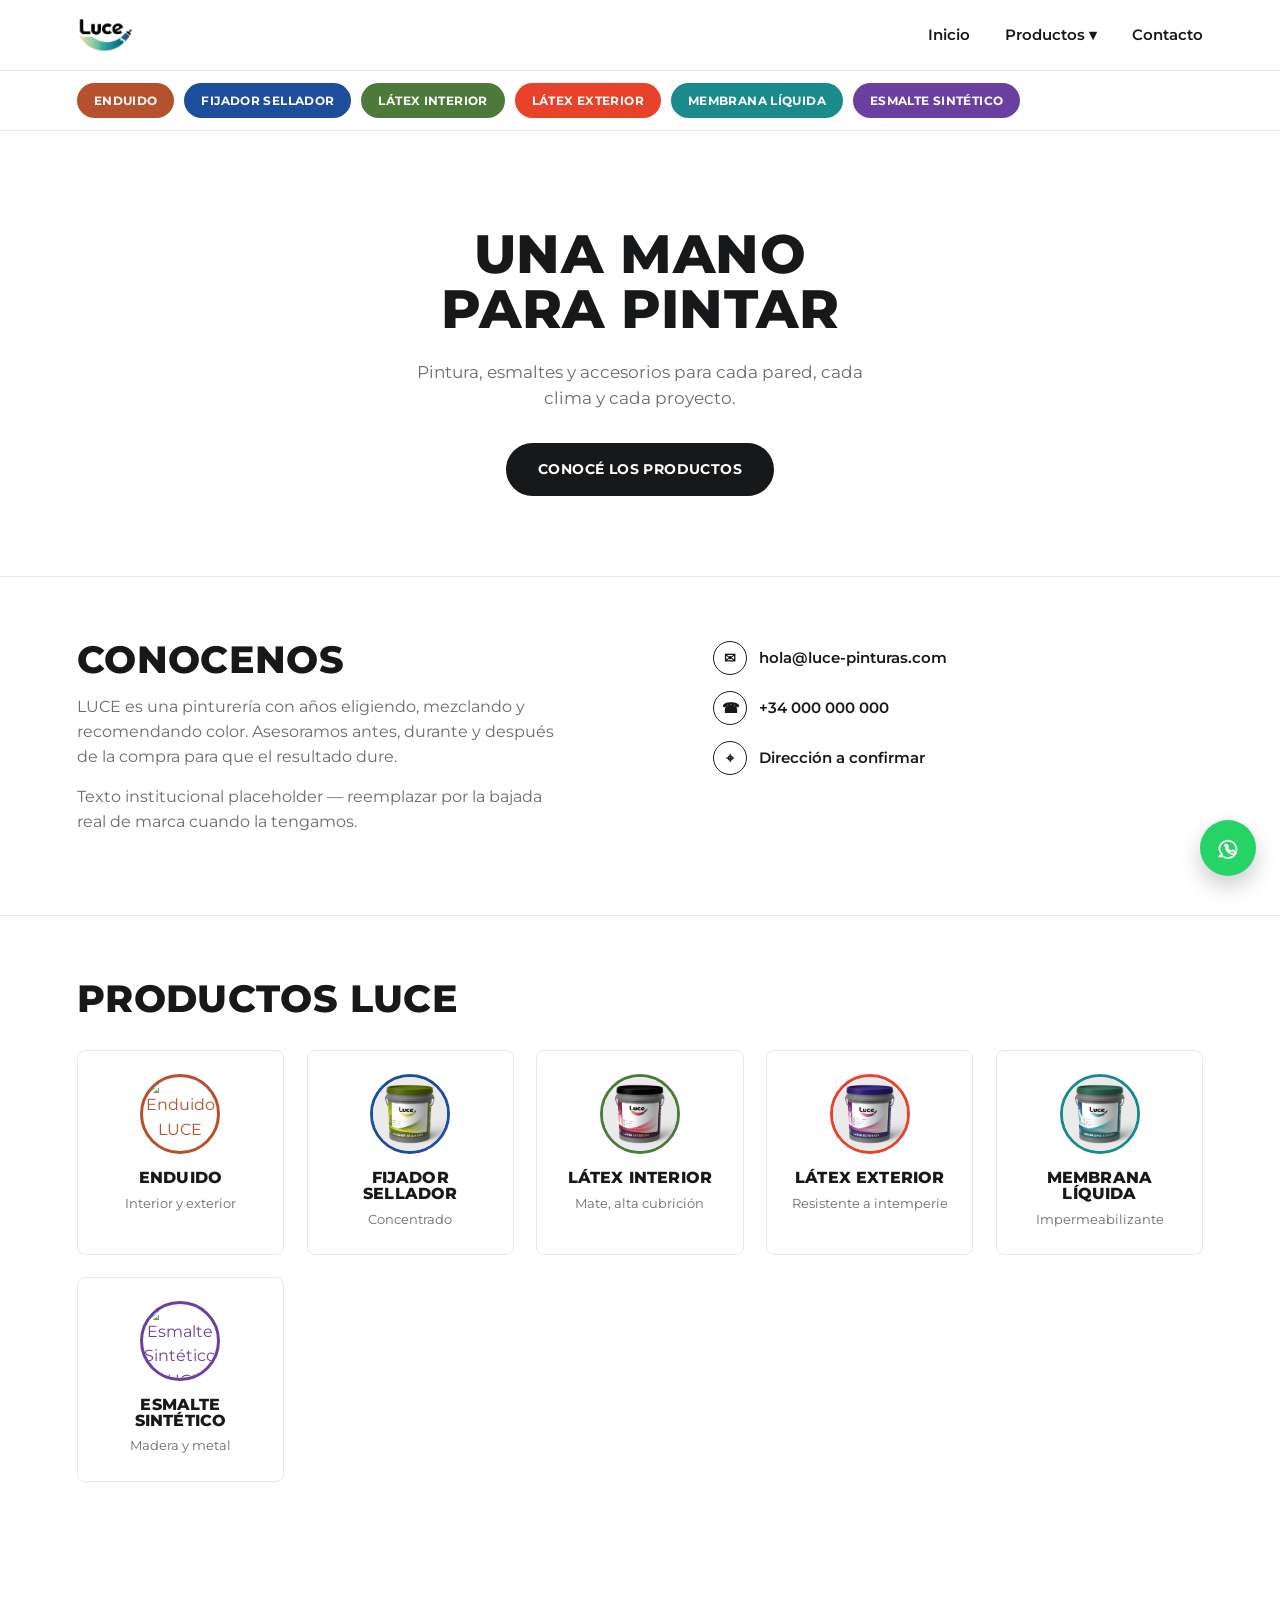
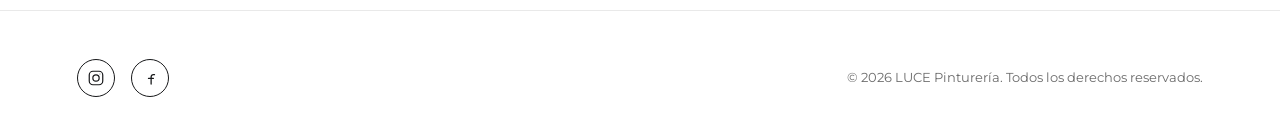
==== index.html @ 515308d9 "Reemplazar texto LUCE del header por logo real El PNG traía mucho margen transparente arriba/abajo; " ====
<!DOCTYPE html>
<html lang="es">
<head>
<meta charset="UTF-8">
<meta name="viewport" content="width=device-width, initial-scale=1.0">
<title>LUCE — Pinturería</title>
<meta name="description" content="LUCE, pinturería. Látex, esmaltes, impermeabilizantes y accesorios.">
<link rel="preconnect" href="https://fonts.googleapis.com">
<link rel="preconnect" href="https://fonts.gstatic.com" crossorigin>
<link href="https://fonts.googleapis.com/css2?family=Montserrat:wght@400;500;600;700;800&display=swap" rel="stylesheet">
<link rel="stylesheet" href="css/base.css">
<link rel="stylesheet" href="css/layout.css">
<link rel="stylesheet" href="css/pages.css">
</head>
<body>

<header>
  <div class="nav-main">
    <a href="index.html" class="logo">
      <img src="assets/logo/luce-logo.png" alt="LUCE">
    </a>
    <nav class="nav-links">
      <ul>
        <li><a href="index.html">Inicio</a></li>
        <li class="dropdown-wrap">
          <a href="catalogo.html">Productos ▾</a>
          <div class="dropdown">
            <a href="catalogo.html#enduido">Enduido</a>
            <a href="catalogo.html#fijador-sellador">Fijador Sellador</a>
            <a href="catalogo.html#latex-interior">Látex Interior</a>
            <a href="catalogo.html#latex-exterior">Látex Exterior</a>
            <a href="catalogo.html#membrana-liquida">Membrana Líquida</a>
            <a href="catalogo.html#esmalte-sintetico">Esmalte Sintético</a>
          </div>
        </li>
        <li><a href="contacto.html">Contacto</a></li>
      </ul>
    </nav>
    <button class="burger" aria-label="Abrir menú" aria-expanded="false">☰</button>
  </div>
  <div class="pill-bar">
    <a class="pill p-terracota" href="catalogo.html#enduido">Enduido</a>
    <a class="pill p-azul" href="catalogo.html#fijador-sellador">Fijador Sellador</a>
    <a class="pill p-verde" href="catalogo.html#latex-interior">Látex Interior</a>
    <a class="pill p-rojo" href="catalogo.html#latex-exterior">Látex Exterior</a>
    <a class="pill p-cian" href="catalogo.html#membrana-liquida">Membrana Líquida</a>
    <a class="pill p-violeta" href="catalogo.html#esmalte-sintetico">Esmalte Sintético</a>
  </div>
</header>

<section class="hero">
  <!-- <img class="hero-logo" src="assets/logo/logo.png" alt="LUCE"> -->
  <h1>Una mano<br>para pintar</h1>
  <p>Pintura, esmaltes y accesorios para cada pared, cada clima y cada proyecto.</p>
  <a href="catalogo.html" class="btn">Conocé los productos</a>
</section>

<section class="about">
  <div>
    <h2>Conocenos</h2>
    <p>LUCE es una pinturería con años eligiendo, mezclando y recomendando color. Asesoramos antes, durante y después de la compra para que el resultado dure.</p>
    <p>Texto institucional placeholder — reemplazar por la bajada real de marca cuando la tengamos.</p>
  </div>
  <ul class="contact-list">
    <li><span class="ico">✉</span> hola@luce-pinturas.com</li>
    <li><span class="ico">☎</span> +34 000 000 000</li>
    <li><span class="ico">⌖</span> Dirección a confirmar</li>
  </ul>
</section>

<section class="showcase">
  <h2>Productos LUCE</h2>
  <div class="showcase-grid">
    <a class="showcase-card" href="catalogo.html#enduido">
      <div class="shot accent-terracota"><img src="assets/productos/enduido.png" alt="Enduido LUCE"></div>
      <h3>Enduido</h3>
      <span>Interior y exterior</span>
    </a>
    <a class="showcase-card" href="catalogo.html#fijador-sellador">
      <div class="shot accent-azul"><img src="assets/productos/fijador-sellador.png" alt="Fijador Sellador LUCE"></div>
      <h3>Fijador Sellador</h3>
      <span>Concentrado</span>
    </a>
    <a class="showcase-card" href="catalogo.html#latex-interior">
      <div class="shot accent-verde"><img src="assets/productos/latex-interior.png" alt="Látex Interior LUCE"></div>
      <h3>Látex Interior</h3>
      <span>Mate, alta cubrición</span>
    </a>
    <a class="showcase-card" href="catalogo.html#latex-exterior">
      <div class="shot accent-rojo"><img src="assets/productos/latex-exterior.png" alt="Látex Exterior LUCE"></div>
      <h3>Látex Exterior</h3>
      <span>Resistente a intemperie</span>
    </a>
    <a class="showcase-card" href="catalogo.html#membrana-liquida">
      <div class="shot accent-cian"><img src="assets/productos/membrana-liquida.png" alt="Membrana Líquida LUCE"></div>
      <h3>Membrana Líquida</h3>
      <span>Impermeabilizante</span>
    </a>
    <a class="showcase-card" href="catalogo.html#esmalte-sintetico">
      <div class="shot accent-violeta"><img src="assets/productos/esmalte-sintetico.png" alt="Esmalte Sintético LUCE"></div>
      <h3>Esmalte Sintético</h3>
      <span>Madera y metal</span>
    </a>
  </div>
</section>

<footer>
  <div class="footer-inner">
    <div class="socials">
      <a href="#" aria-label="Instagram">
        <svg viewBox="0 0 24 24" fill="none" stroke="currentColor" stroke-width="1.6" stroke-linecap="round" stroke-linejoin="round" aria-hidden="true"><rect x="3" y="3" width="18" height="18" rx="5"/><circle cx="12" cy="12" r="4.2"/><circle cx="17.3" cy="6.7" r="0.6" fill="currentColor" stroke="none"/></svg>
      </a>
      <a href="#" aria-label="Facebook">
        <svg viewBox="0 0 24 24" fill="none" stroke="currentColor" stroke-width="1.7" stroke-linecap="round" stroke-linejoin="round" aria-hidden="true"><path d="M13.5 20v-9.5a3 3 0 0 1 3-3H18"/><path d="M10 12.5h6.5"/></svg>
      </a>
    </div>
    <small>© 2026 LUCE Pinturería. Todos los derechos reservados.</small>
  </div>
</footer>

<a class="whatsapp-float" href="https://wa.me/34000000000" target="_blank" aria-label="Escribinos por WhatsApp">
  <svg viewBox="0 0 24 24" fill="none" stroke="currentColor" stroke-width="1.6" stroke-linecap="round" stroke-linejoin="round" aria-hidden="true"><path d="M6.5 17.5 4 20l2.6-.7A8 8 0 1 0 4 12a7.9 7.9 0 0 0 1 3.9z"/><path d="M9.2 9.8c.3-.7 1-1.5 1.6-1.1.5.3 1 1.4 1.2 1.9.2.4.1.6-.1.9-.3.4-.6.6-.4 1 .3.6 1.6 2 3 2.4.4.1.6 0 .9-.3.4-.4.6-.6 1-.4.5.2 1.5.9 1.7 1.3.2.4.2.9-.1 1.3-.5.6-1.3 1-2.1.8-2.3-.5-4.8-2.8-5.9-5.9-.3-.8.1-1.5.2-1.9z"/></svg>
</a>

<script src="js/main.js"></script>
</body>
</html>
---- css/base.css ----
/* ==========================================================
   LUCE — base.css
   Reset, variables de marca y tipografía.
   Fondo blanco siempre: el color vive en acentos (pastillas,
   botones, bordes, íconos), nunca en bloques de fondo.
   ========================================================== */

:root{
  /* color de marca — SOLO como acento, nunca como fondo de sección */
  --rojo:      #E8432A;
  --azul:      #1D4E9B;
  --amarillo:  #F2B705;
  --verde:     #4C7A3B;
  --terracota: #B5522D;
  --cian:      #1B8A8A;
  --violeta:   #6B3FA0;

  /* base neutra */
  --ink:    #17181A;
  --muted:  #6B6B6B;
  --white:  #FFFFFF;
  --border: #E9E9E9;

  /* tipografía */
  --font-display: 'Montserrat', sans-serif;
  --font-body: 'Montserrat', sans-serif;

  /* layout */
  --max-width: 1180px;
  --radius: 8px;

  /* easing — timing corto, curvas con punch en vez de linear */
  --ease-out: cubic-bezier(0.23, 1, 0.32, 1);
  --ease-in-out: cubic-bezier(0.77, 0, 0.175, 1);
}

*, *::before, *::after{ box-sizing: border-box; }

html{ scroll-behavior: smooth; }

body{
  margin: 0;
  background: var(--white);
  color: var(--ink);
  font-family: var(--font-body);
  font-size: 16px;
  line-height: 1.55;
  -webkit-font-smoothing: antialiased;
}

h1, h2, h3{
  font-family: var(--font-display);
  font-weight: 800;
  text-transform: uppercase;
  letter-spacing: 0.01em;
  line-height: 1;
  margin: 0 0 0.6em;
}

p{ margin: 0 0 1em; color: var(--muted); }

a{ color: inherit; text-decoration: none; }

img{ max-width: 100%; display: block; }

button, input, textarea{ font-family: var(--font-body); font-size: 1rem; }

.container{
  max-width: var(--max-width);
  margin: 0 auto;
  padding: 0 6vw;
}

.btn{
  display: inline-block;
  padding: 14px 30px;
  border-radius: 999px;
  border: 2px solid var(--ink);
  background: var(--ink);
  color: var(--white);
  font-weight: 700;
  text-transform: uppercase;
  letter-spacing: 0.03em;
  font-size: 0.85rem;
  cursor: pointer;
  transition: transform 160ms var(--ease-out), background 160ms var(--ease-out), color 160ms var(--ease-out);
}
@media (hover: hover) and (pointer: fine){
  .btn:hover{ transform: translateY(-2px); }
}
.btn:active{ transform: scale(0.97); }
.btn--outline{
  background: transparent;
  color: var(--ink);
}
.btn--outline:hover{ background: var(--ink); color: var(--white); }

/* variantes de color por categoría — usar como clases utilitarias */
.accent-rojo      { color: var(--rojo); }
.accent-azul       { color: var(--azul); }
.accent-amarillo  { color: var(--amarillo); }
.accent-verde      { color: var(--verde); }
.accent-terracota { color: var(--terracota); }
.accent-cian       { color: var(--cian); }
.accent-violeta    { color: var(--violeta); }

.bg-rojo      { background: var(--rojo); }
.bg-azul       { background: var(--azul); }
.bg-amarillo  { background: var(--amarillo); }
.bg-verde      { background: var(--verde); }
.bg-terracota { background: var(--terracota); }
.bg-cian       { background: var(--cian); }
.bg-violeta    { background: var(--violeta); }

:focus-visible{
  outline: 3px solid var(--azul);
  outline-offset: 2px;
}

/* reveal progresivo al hacer scroll — activado por JS vía IntersectionObserver */
.reveal{
  opacity: 0;
  transform: translateY(24px);
  transition: opacity 500ms var(--ease-out), transform 500ms var(--ease-out);
}
.reveal.in-view{
  opacity: 1;
  transform: translateY(0);
}

@media (prefers-reduced-motion: reduce){
  *{ animation: none !important; transition: none !important; }
}
---- css/layout.css ----
/* ==========================================================
   LUCE — layout.css
   Header sticky + nav + barra de pastillas + footer.
   ========================================================== */

header{
  position: sticky;
  top: 0;
  z-index: 100;
  background: var(--white);
  border-bottom: 1px solid var(--border);
}

.nav-main{
  display: flex;
  align-items: center;
  justify-content: space-between;
  padding: 18px 6vw;
}

.logo{
  display: flex;
  align-items: center;
  gap: 8px;
  font-family: var(--font-display);
  font-size: 1.6rem;
}
.logo img{ height: 34px; }

.nav-links ul{
  list-style: none;
  display: flex;
  gap: 2.2rem;
  margin: 0;
  padding: 0;
  font-weight: 600;
  font-size: 0.92rem;
}
.nav-links li{ position: relative; }
.nav-links a:hover{ color: var(--rojo); }

.dropdown-wrap{ position: relative; }
.dropdown{
  display: none;
  position: absolute;
  top: 130%;
  left: -18px;
  min-width: 220px;
  background: var(--white);
  border: 1px solid var(--border);
  border-radius: var(--radius);
  box-shadow: 0 16px 30px rgba(0,0,0,0.08);
  overflow: hidden;
}
.dropdown-wrap:hover .dropdown,
.dropdown-wrap.open .dropdown{ display: block; }
.dropdown a{
  display: block;
  padding: 12px 18px;
  font-size: 0.88rem;
  font-weight: 500;
  border-bottom: 1px solid var(--border);
}
.dropdown a:last-child{ border-bottom: none; }
.dropdown a:hover{ background: #fafafa; color: var(--rojo); }

.burger{
  display: none;
  background: none;
  border: none;
  font-size: 1.6rem;
  cursor: pointer;
  color: var(--ink);
}

/* barra de pastillas por categoría */
.pill-bar{
  display: flex;
  gap: 10px;
  padding: 12px 6vw;
  overflow-x: auto;
  border-top: 1px solid var(--border);
}
.pill{
  flex: 0 0 auto;
  padding: 7px 16px;
  border-radius: 999px;
  font-weight: 700;
  font-size: 0.78rem;
  text-transform: uppercase;
  letter-spacing: 0.03em;
  white-space: nowrap;
  border: 1.5px solid transparent;
  transition: transform 160ms var(--ease-out), opacity 160ms var(--ease-out), box-shadow 160ms var(--ease-out);
}
@media (hover: hover) and (pointer: fine){
  .pill:hover{ transform: translateY(-2px); opacity: 0.88; }
}
.pill:active{ transform: scale(0.96); }
.pill.p-rojo      { background: var(--rojo);      color: var(--white); }
.pill.p-azul       { background: var(--azul);       color: var(--white); }
.pill.p-amarillo  { background: var(--amarillo);  color: var(--ink); }
.pill.p-verde      { background: var(--verde);      color: var(--white); }
.pill.p-terracota { background: var(--terracota); color: var(--white); }
.pill.p-cian       { background: var(--cian);       color: var(--white); }
.pill.p-violeta    { background: var(--violeta);    color: var(--white); }

.pill.active{ box-shadow: 0 0 0 2px var(--ink); }

/* mobile */
@media (max-width: 900px){
  .nav-links{
    display: none;
    position: absolute;
    top: 100%; left: 0; right: 0;
    background: var(--white);
    border-bottom: 1px solid var(--border);
    padding: 1rem 6vw 1.4rem;
  }
  .nav-links.open{ display: block; }
  .nav-links ul{ flex-direction: column; gap: 1rem; }
  .dropdown{ position: static; box-shadow: none; border: none; margin-top: 0.6rem; }
  .burger{ display: block; }

  footer{ padding: 2.4rem 6vw 1.6rem; text-align: center; }
  .footer-inner{ flex-direction: column; gap: 1.2rem; }
  .socials{ justify-content: center; }
}

/* footer */
footer{
  border-top: 1px solid var(--border);
  padding: 3rem 6vw 2rem;
  margin-top: 4rem;
}
.footer-inner{
  display: flex;
  justify-content: space-between;
  align-items: center;
  flex-wrap: wrap;
  gap: 1.4rem;
}
.socials{ display: flex; gap: 1rem; }
.socials a{
  width: 38px; height: 38px;
  border-radius: 50%;
  border: 1.5px solid var(--ink);
  display: flex; align-items: center; justify-content: center;
  flex: 0 0 auto;
}
.socials a:hover{ background: var(--ink); color: var(--white); }
.socials svg{ width: 18px; height: 18px; }
footer small{ color: var(--muted); font-size: 0.82rem; }

/* whatsapp flotante */
.whatsapp-float{
  position: fixed;
  bottom: 24px; right: 24px;
  z-index: 200;
  width: 56px; height: 56px;
  border-radius: 50%;
  background: #25D366;
  display: flex; align-items: center; justify-content: center;
  color: #fff;
  box-shadow: 0 10px 22px rgba(0,0,0,0.2);
}
.whatsapp-float svg{ width: 26px; height: 26px; }
---- css/pages.css ----
/* ==========================================================
   LUCE — pages.css
   Secciones específicas de Home / Catálogo / Contacto.
   Todo sobre fondo blanco — el color aparece en acentos.
   ========================================================== */

/* ---------- HOME: hero ---------- */
.hero{
  padding: 6rem 6vw 5rem;
  text-align: center;
}
.hero img.hero-logo{
  max-height: 90px;
  margin: 0 auto 1.6rem;
}
.hero h1{
  font-size: clamp(2.2rem, 5vw, 3.4rem);
  color: var(--ink);
  margin-bottom: 1.4rem;
}
.hero p{
  max-width: 480px;
  margin: 0 auto 2rem;
  font-size: 1.05rem;
}

/* ---------- HOME: institucional ---------- */
.about{
  padding: 4rem 6vw;
  border-top: 1px solid var(--border);
  display: grid;
  grid-template-columns: 1.2fr 1fr;
  gap: 3rem;
  align-items: start;
}
.about h2{ font-size: clamp(1.8rem, 3vw, 2.4rem); margin-bottom: 1rem; }
.about p{ max-width: 480px; }
.contact-list{ list-style: none; margin: 0; padding: 0; display: flex; flex-direction: column; gap: 1rem; }
.contact-list li{ display: flex; align-items: center; gap: 12px; font-weight: 600; font-size: 0.95rem; }
.contact-list .ico{
  width: 34px; height: 34px; border-radius: 50%;
  border: 1.5px solid var(--ink);
  display: flex; align-items: center; justify-content: center;
  font-size: 0.9rem; flex: 0 0 auto;
}

/* ---------- HOME: vidriera de productos ---------- */
.showcase{
  padding: 4rem 6vw;
  border-top: 1px solid var(--border);
}
.showcase h2{ font-size: clamp(1.8rem, 3vw, 2.4rem); margin-bottom: 2rem; }
.showcase-grid{
  display: grid;
  grid-template-columns: repeat(auto-fit, minmax(180px, 1fr));
  gap: 1.4rem;
}
.showcase-card{
  border: 1px solid var(--border);
  border-radius: var(--radius);
  padding: 1.4rem 1.2rem;
  text-align: center;
  /* incluye opacity acá (no solo en .reveal): esta regla se carga después
     y pisaría el transition de .reveal si no la repetimos */
  transition: opacity 500ms var(--ease-out), transform 220ms var(--ease-out), border-color 220ms var(--ease-out), box-shadow 220ms var(--ease-out);
}
@media (hover: hover) and (pointer: fine){
  .showcase-card:hover{
    border-color: var(--ink);
    transform: translateY(-4px);
    box-shadow: 0 12px 24px rgba(0,0,0,0.06);
  }
}
.showcase-card:active{ transform: scale(0.98); }
.showcase-card .shot{
  width: 80px; height: 80px;
  border-radius: 50%;
  margin: 0 auto 1rem;
  overflow: hidden;
  border: 3px solid currentColor;
  display: flex;
  align-items: center;
  justify-content: center;
}
.showcase-card .shot img{
  width: 100%;
  height: 100%;
  object-fit: cover;
}
.showcase-card h3{ font-size: 1rem; margin-bottom: 0.3rem; }
.showcase-card span{ font-size: 0.82rem; color: var(--muted); }

/* ---------- CATÁLOGO ---------- */
.cat-banner{
  padding: 4rem 6vw;
  border-top: 1px solid var(--border);
  border-bottom: 1px solid var(--border);
  display: grid;
  grid-template-columns: auto 1fr auto;
  align-items: center;
  gap: 2.4rem;
}
.cat-banner .num{
  font-family: var(--font-display);
  font-size: clamp(5rem, 10vw, 9rem);
  line-height: 1;
  opacity: 0.12;
}
.cat-banner .body h2{ font-size: clamp(1.6rem, 3vw, 2.2rem); margin-bottom: 0.6rem; }
.cat-banner .body p{ max-width: 460px; }
.cat-banner img.product-shot{
  width: 160px; height: 160px;
  object-fit: cover;
  border-radius: var(--radius);
  border: 1px solid var(--border);
}

/* ---------- LIGHTBOX de galería de producto ---------- */
.lightbox{
  display: flex;
  position: fixed;
  inset: 0;
  z-index: 300;
  align-items: center;
  justify-content: center;
  opacity: 0;
  visibility: hidden;
  pointer-events: none;
  transition: opacity 150ms var(--ease-out), visibility 0s linear 150ms;
}
.lightbox.open{
  opacity: 1;
  visibility: visible;
  pointer-events: auto;
  transition: opacity 220ms var(--ease-out), visibility 0s linear 0s;
}
.lightbox [hidden]{ display: none !important; }
.lightbox-backdrop{
  position: absolute;
  inset: 0;
  background: rgba(23,24,26,0.88);
}
.lightbox-content{
  position: relative;
  z-index: 1;
  max-width: min(720px, 88vw);
  max-height: 86vh;
  display: flex;
  align-items: center;
  justify-content: center;
  transform: scale(0.96);
  transition: transform 150ms var(--ease-out);
}
.lightbox.open .lightbox-content{
  transform: scale(1);
  transition: transform 220ms var(--ease-out);
}
.lightbox-image{
  display: block;
  max-width: 100%;
  max-height: 78vh;
  width: auto;
  border-radius: var(--radius);
  background: var(--white);
  opacity: 1;
  transition: opacity 150ms var(--ease-out);
}
.lightbox-image.is-swapping{ opacity: 0; }
.lightbox-close,
.lightbox-prev,
.lightbox-next{
  border-radius: 50%;
  border: 1.5px solid var(--white);
  background: rgba(23,24,26,0.4);
  color: var(--white);
  cursor: pointer;
  display: flex;
  align-items: center;
  justify-content: center;
  padding: 0;
  transition: background 160ms var(--ease-out), color 160ms var(--ease-out), transform 160ms var(--ease-out);
}
@media (hover: hover) and (pointer: fine){
  .lightbox-close:hover,
  .lightbox-prev:hover,
  .lightbox-next:hover{ background: var(--white); color: var(--ink); }
}
.lightbox-close{
  position: absolute;
  top: -44px; right: 0;
  width: 38px; height: 38px;
  font-size: 1rem;
}
.lightbox-close:active{ transform: scale(0.92); }
.lightbox-prev,
.lightbox-next{
  position: absolute;
  top: 50%;
  transform: translateY(-50%);
  width: 44px; height: 44px;
  font-size: 1.4rem;
}
.lightbox-prev:active{ transform: translateY(-50%) scale(0.92); }
.lightbox-next:active{ transform: translateY(-50%) scale(0.92); }
.lightbox-prev{ left: -22px; }
.lightbox-next{ right: -22px; }
.lightbox-dots{
  position: absolute;
  bottom: -32px;
  left: 50%;
  transform: translateX(-50%);
  display: flex;
  gap: 8px;
}
.lightbox-dot{
  width: 8px; height: 8px;
  border-radius: 50%;
  border: none;
  background: rgba(255,255,255,0.4);
  cursor: pointer;
  padding: 0;
  transition: background 160ms var(--ease-out), transform 160ms var(--ease-out);
}
.lightbox-dot:active{ transform: scale(0.85); }
.lightbox-dot.active{ background: var(--white); }

/* ---------- CONTACTO ---------- */
.contact-split{
  display: grid;
  grid-template-columns: 1fr 1fr;
  min-height: 70vh;
}
.contact-headline{
  padding: 5rem 6vw;
  display: flex;
  align-items: center;
  border-right: 1px solid var(--border);
}
.contact-headline h1{
  font-size: clamp(2.4rem, 5vw, 4rem);
}
.contact-form{
  padding: 5rem 6vw;
  display: flex;
  align-items: center;
}
.contact-form form{ width: 100%; max-width: 420px; display: flex; flex-direction: column; gap: 1rem; }
.contact-form label{ font-size: 0.82rem; font-weight: 700; text-transform: uppercase; letter-spacing: 0.03em; }
.contact-form input,
.contact-form textarea{
  padding: 12px 14px;
  border: 1.5px solid var(--border);
  border-radius: 6px;
  width: 100%;
}
.contact-form input:focus,
.contact-form textarea:focus{ border-color: var(--ink); outline: none; }
.contact-form .error{ color: var(--rojo); font-size: 0.78rem; display: none; }
.contact-form .field.invalid .error{ display: block; }
.contact-form .field.invalid input,
.contact-form .field.invalid textarea{ border-color: var(--rojo); }
.form-status{ font-size: 0.9rem; font-weight: 600; margin-top: 0.4rem; display: none; }
.form-status.show{ display: block; }

@media (max-width: 900px){
  .about{ grid-template-columns: 1fr; }
  .cat-banner{ grid-template-columns: 1fr; text-align: center; }
  .cat-banner img.product-shot{ margin: 0 auto; }
  .contact-split{ grid-template-columns: 1fr; }
  .contact-headline{ border-right: none; border-bottom: 1px solid var(--border); }
  .lightbox-content{ max-width: 92vw; }
  .lightbox-prev{ left: 4px; }
  .lightbox-next{ right: 4px; }
  .lightbox-close{ top: 8px; right: 8px; }
}
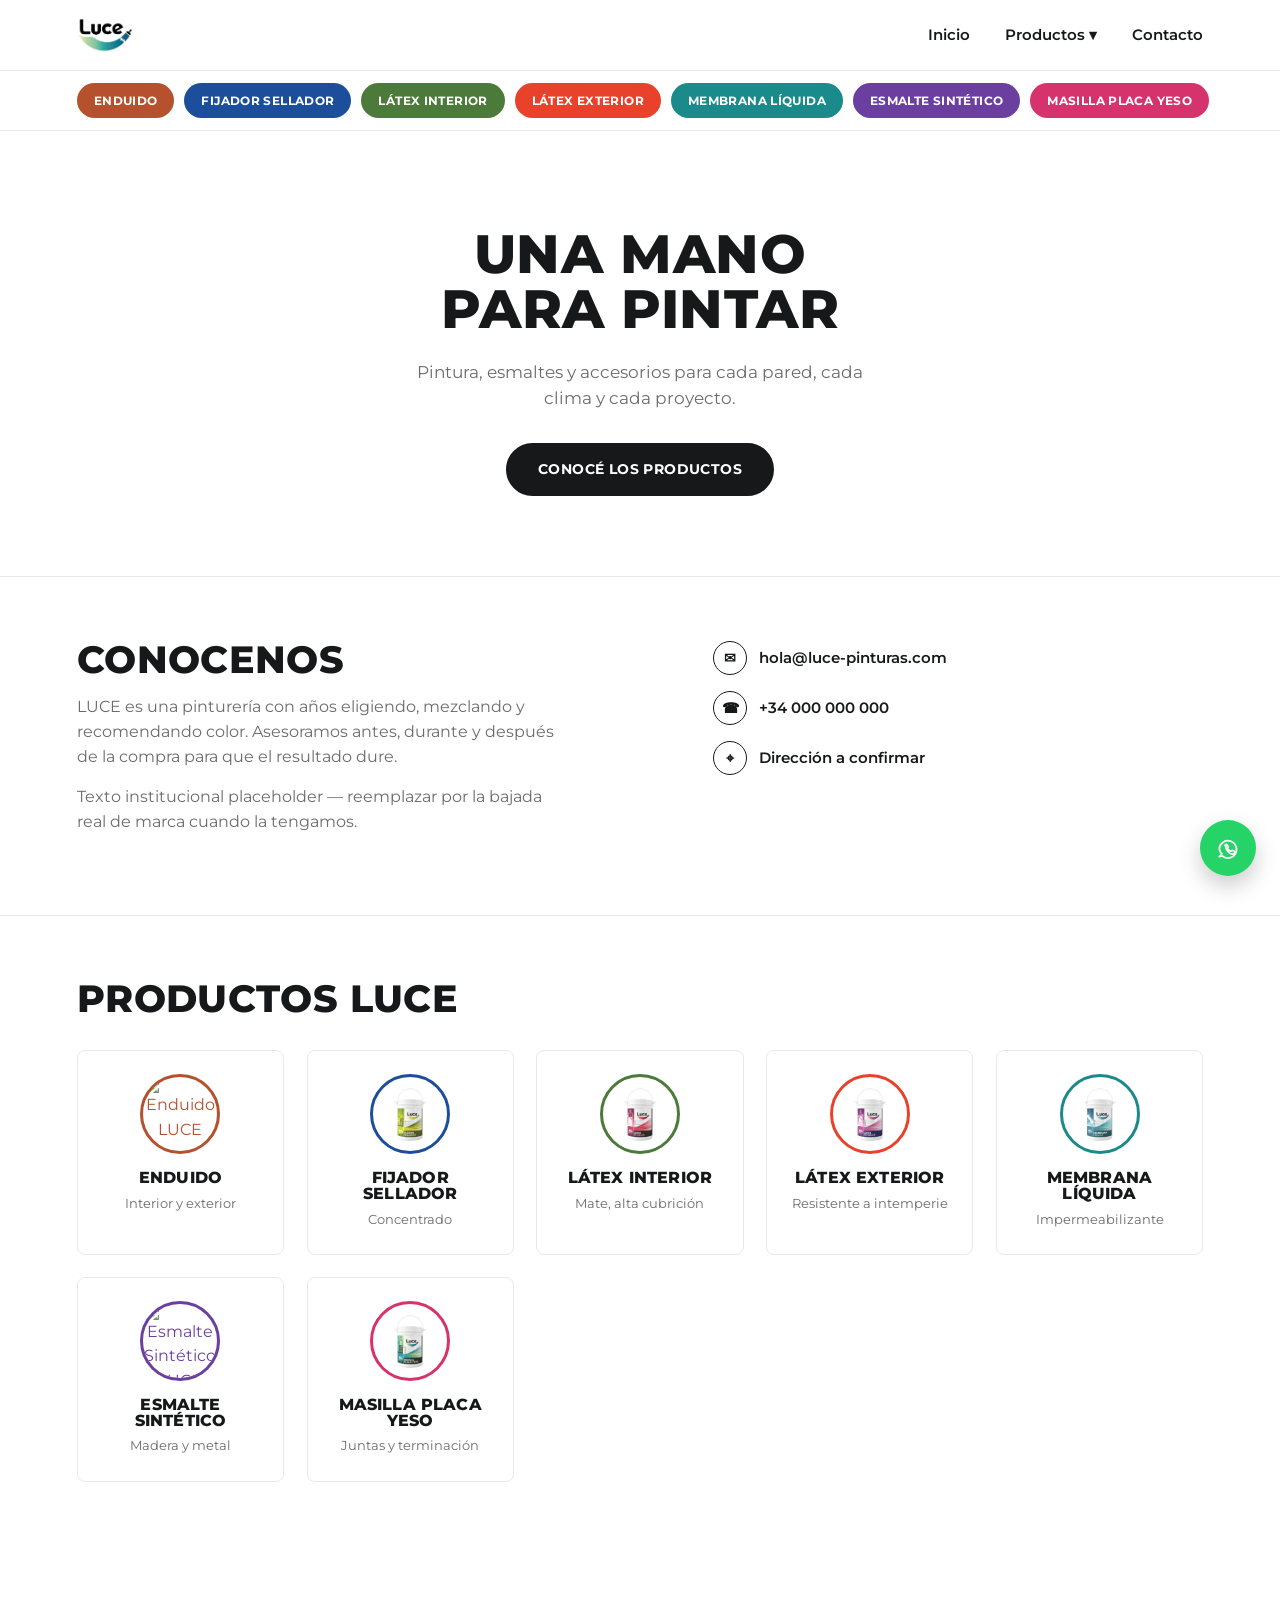
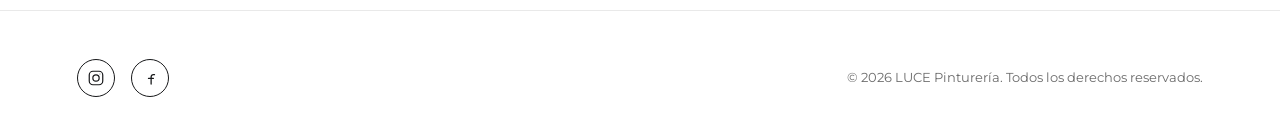
==== commit f8c1f4bc: "Agregar 7ma categoría: Masilla Placa Yeso Producto distinto de Enduido (masilla para juntas de placa" ====
--- a/index.html
+++ b/index.html
@@ -31,6 +31,7 @@
             <a href="catalogo.html#latex-exterior">Látex Exterior</a>
             <a href="catalogo.html#membrana-liquida">Membrana Líquida</a>
             <a href="catalogo.html#esmalte-sintetico">Esmalte Sintético</a>
+            <a href="catalogo.html#masilla-placa-yeso">Masilla Placa Yeso</a>
           </div>
         </li>
         <li><a href="contacto.html">Contacto</a></li>
@@ -45,6 +46,7 @@
     <a class="pill p-rojo" href="catalogo.html#latex-exterior">Látex Exterior</a>
     <a class="pill p-cian" href="catalogo.html#membrana-liquida">Membrana Líquida</a>
     <a class="pill p-violeta" href="catalogo.html#esmalte-sintetico">Esmalte Sintético</a>
+    <a class="pill p-rosa" href="catalogo.html#masilla-placa-yeso">Masilla Placa Yeso</a>
   </div>
 </header>
 
@@ -101,6 +103,11 @@
       <h3>Esmalte Sintético</h3>
       <span>Madera y metal</span>
     </a>
+    <a class="showcase-card" href="catalogo.html#masilla-placa-yeso">
+      <div class="shot accent-rosa"><img src="assets/productos/masilla-placa-yeso.png" alt="Masilla Placa Yeso LUCE"></div>
+      <h3>Masilla Placa Yeso</h3>
+      <span>Juntas y terminación</span>
+    </a>
   </div>
 </section>
 
--- a/css/base.css
+++ b/css/base.css
@@ -14,6 +14,7 @@
   --terracota: #B5522D;
   --cian:      #1B8A8A;
   --violeta:   #6B3FA0;
+  --rosa:      #D6336C;
 
   /* base neutra */
   --ink:    #17181A;
@@ -103,6 +104,7 @@
 .accent-terracota { color: var(--terracota); }
 .accent-cian       { color: var(--cian); }
 .accent-violeta    { color: var(--violeta); }
+.accent-rosa       { color: var(--rosa); }
 
 .bg-rojo      { background: var(--rojo); }
 .bg-azul       { background: var(--azul); }
@@ -111,6 +113,7 @@
 .bg-terracota { background: var(--terracota); }
 .bg-cian       { background: var(--cian); }
 .bg-violeta    { background: var(--violeta); }
+.bg-rosa       { background: var(--rosa); }
 
 :focus-visible{
   outline: 3px solid var(--azul);
--- a/css/layout.css
+++ b/css/layout.css
@@ -104,6 +104,7 @@
 .pill.p-terracota { background: var(--terracota); color: var(--white); }
 .pill.p-cian       { background: var(--cian);       color: var(--white); }
 .pill.p-violeta    { background: var(--violeta);    color: var(--white); }
+.pill.p-rosa       { background: var(--rosa);       color: var(--white); }
 
 .pill.active{ box-shadow: 0 0 0 2px var(--ink); }
 
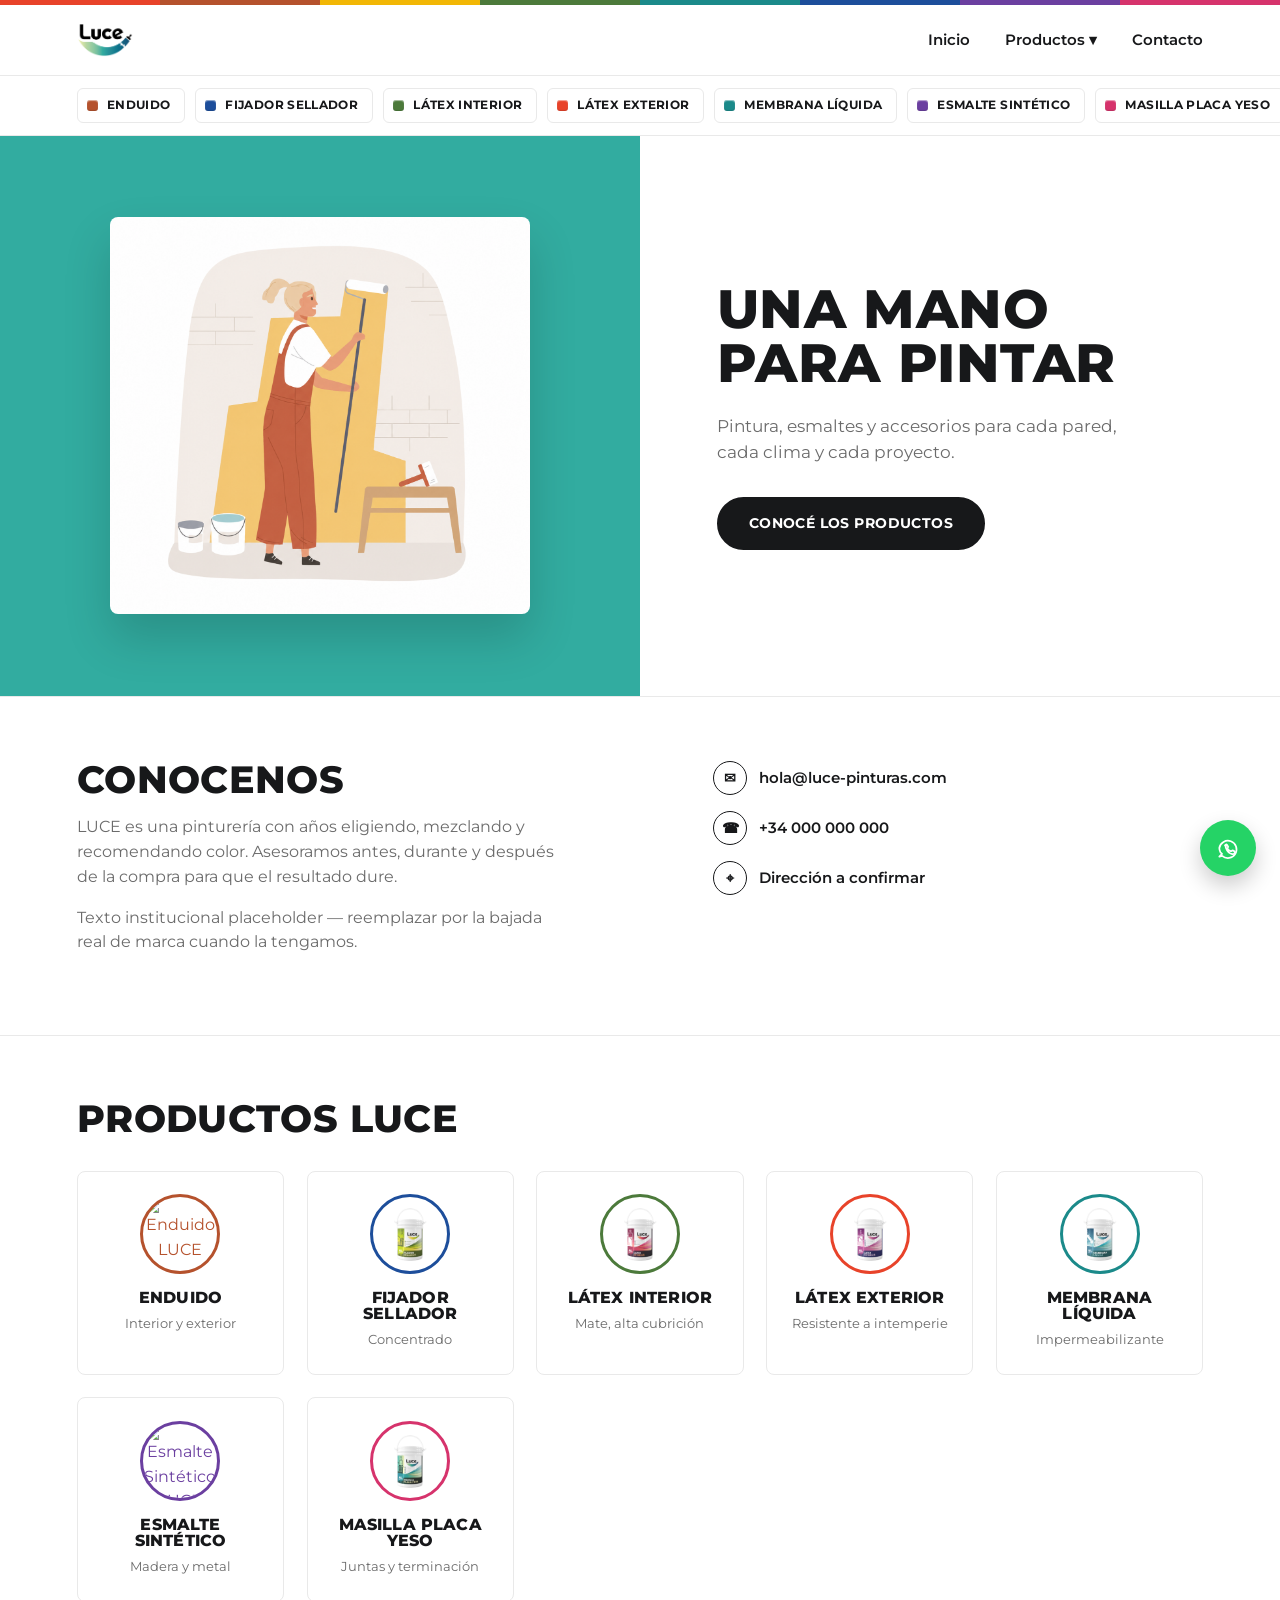
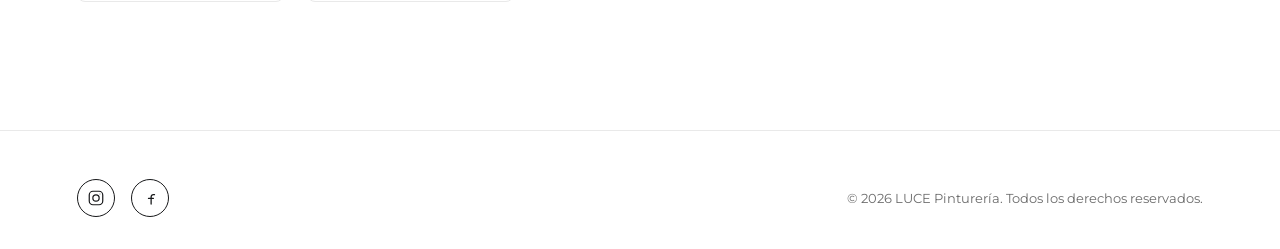
==== commit 639304cf: "Franja multicolor de marca + hero a 2 columnas con ilustración real Arriba del header se agrega una " ====
--- a/index.html
+++ b/index.html
@@ -13,6 +13,17 @@
 <link rel="stylesheet" href="css/pages.css">
 </head>
 <body>
+
+<div class="brand-stripe" aria-hidden="true">
+  <span class="bg-rojo"></span>
+  <span class="bg-terracota"></span>
+  <span class="bg-amarillo"></span>
+  <span class="bg-verde"></span>
+  <span class="bg-cian"></span>
+  <span class="bg-azul"></span>
+  <span class="bg-violeta"></span>
+  <span class="bg-rosa"></span>
+</div>
 
 <header>
   <div class="nav-main">
@@ -51,10 +62,14 @@
 </header>
 
 <section class="hero">
-  <!-- <img class="hero-logo" src="assets/logo/logo.png" alt="LUCE"> -->
-  <h1>Una mano<br>para pintar</h1>
-  <p>Pintura, esmaltes y accesorios para cada pared, cada clima y cada proyecto.</p>
-  <a href="catalogo.html" class="btn">Conocé los productos</a>
+  <div class="hero-art bg-agua">
+    <img class="hero-illustration" src="assets/ilustraciones/illustration.png" alt="">
+  </div>
+  <div class="hero-copy">
+    <h1>Una mano<br>para pintar</h1>
+    <p>Pintura, esmaltes y accesorios para cada pared, cada clima y cada proyecto.</p>
+    <a href="catalogo.html" class="btn">Conocé los productos</a>
+  </div>
 </section>
 
 <section class="about">
--- a/css/base.css
+++ b/css/base.css
@@ -15,6 +15,7 @@
   --cian:      #1B8A8A;
   --violeta:   #6B3FA0;
   --rosa:      #D6336C;
+  --agua:      #32ACA0;
 
   /* base neutra */
   --ink:    #17181A;
@@ -105,6 +106,7 @@
 .accent-cian       { color: var(--cian); }
 .accent-violeta    { color: var(--violeta); }
 .accent-rosa       { color: var(--rosa); }
+.accent-agua       { color: var(--agua); }
 
 .bg-rojo      { background: var(--rojo); }
 .bg-azul       { background: var(--azul); }
@@ -114,6 +116,7 @@
 .bg-cian       { background: var(--cian); }
 .bg-violeta    { background: var(--violeta); }
 .bg-rosa       { background: var(--rosa); }
+.bg-agua       { background: var(--agua); }
 
 :focus-visible{
   outline: 3px solid var(--azul);
--- a/css/layout.css
+++ b/css/layout.css
@@ -2,6 +2,13 @@
    LUCE — layout.css
    Header sticky + nav + barra de pastillas + footer.
    ========================================================== */
+
+/* franja de marca — todos los acentos de color, arriba del header */
+.brand-stripe{
+  display: flex;
+  height: 5px;
+}
+.brand-stripe span{ flex: 1 1 0; }
 
 header{
   position: sticky;
@@ -82,31 +89,50 @@
   border-top: 1px solid var(--border);
 }
 .pill{
+  display: inline-flex;
+  align-items: center;
+  gap: 9px;
   flex: 0 0 auto;
-  padding: 7px 16px;
-  border-radius: 999px;
+  padding: 7px 14px 7px 9px;
+  border-radius: 6px;
   font-weight: 700;
-  font-size: 0.78rem;
+  font-size: 0.76rem;
+  color: var(--ink);
   text-transform: uppercase;
   letter-spacing: 0.03em;
   white-space: nowrap;
-  border: 1.5px solid transparent;
-  transition: transform 160ms var(--ease-out), opacity 160ms var(--ease-out), box-shadow 160ms var(--ease-out);
+  background: var(--white);
+  border: 1.5px solid var(--border);
+  transition: border-color 180ms var(--ease-out), transform 180ms var(--ease-out), color 180ms var(--ease-out);
+}
+.pill::before{
+  content: '';
+  flex: 0 0 auto;
+  width: 11px; height: 11px;
+  border-radius: 3px;
+  background: var(--pill-color, var(--ink));
+  box-shadow: inset 0 1px 1px rgba(255,255,255,0.55), inset 0 -1px 1px rgba(0,0,0,0.12);
+  transition: transform 180ms var(--ease-out);
 }
 @media (hover: hover) and (pointer: fine){
-  .pill:hover{ transform: translateY(-2px); opacity: 0.88; }
+  .pill:hover{ border-color: var(--pill-color, var(--ink)); transform: translateY(-2px); }
+  .pill:hover::before{ transform: scale(1.2) rotate(-6deg); }
 }
 .pill:active{ transform: scale(0.96); }
-.pill.p-rojo      { background: var(--rojo);      color: var(--white); }
-.pill.p-azul       { background: var(--azul);       color: var(--white); }
-.pill.p-amarillo  { background: var(--amarillo);  color: var(--ink); }
-.pill.p-verde      { background: var(--verde);      color: var(--white); }
-.pill.p-terracota { background: var(--terracota); color: var(--white); }
-.pill.p-cian       { background: var(--cian);       color: var(--white); }
-.pill.p-violeta    { background: var(--violeta);    color: var(--white); }
-.pill.p-rosa       { background: var(--rosa);       color: var(--white); }
+.pill.p-rojo      { --pill-color: var(--rojo); }
+.pill.p-azul       { --pill-color: var(--azul); }
+.pill.p-amarillo  { --pill-color: var(--amarillo); }
+.pill.p-verde      { --pill-color: var(--verde); }
+.pill.p-terracota { --pill-color: var(--terracota); }
+.pill.p-cian       { --pill-color: var(--cian); }
+.pill.p-violeta    { --pill-color: var(--violeta); }
+.pill.p-rosa       { --pill-color: var(--rosa); }
 
-.pill.active{ box-shadow: 0 0 0 2px var(--ink); }
+.pill.active{
+  border-color: var(--pill-color, var(--ink));
+  color: var(--pill-color, var(--ink));
+}
+.pill.active::before{ transform: scale(1.15); }
 
 /* mobile */
 @media (max-width: 900px){
--- a/css/pages.css
+++ b/css/pages.css
@@ -6,22 +6,46 @@
 
 /* ---------- HOME: hero ---------- */
 .hero{
-  padding: 6rem 6vw 5rem;
-  text-align: center;
-}
-.hero img.hero-logo{
-  max-height: 90px;
-  margin: 0 auto 1.6rem;
-}
-.hero h1{
+  display: grid;
+  grid-template-columns: 1fr 1fr;
+  min-height: 560px;
+}
+.hero-art{
+  display: flex;
+  align-items: center;
+  justify-content: center;
+  padding: 3.5rem;
+}
+.hero-illustration{
+  width: 100%;
+  max-width: 420px;
+  border-radius: var(--radius);
+  box-shadow: 0 24px 48px rgba(0,0,0,0.16);
+}
+.hero-copy{
+  display: flex;
+  flex-direction: column;
+  justify-content: center;
+  padding: 4rem 6vw;
+}
+.hero-copy h1{
   font-size: clamp(2.2rem, 5vw, 3.4rem);
   color: var(--ink);
   margin-bottom: 1.4rem;
 }
-.hero p{
-  max-width: 480px;
-  margin: 0 auto 2rem;
+.hero-copy p{
+  max-width: 440px;
+  margin: 0 0 2rem;
   font-size: 1.05rem;
+}
+.hero-copy .btn{ align-self: flex-start; }
+
+@media (max-width: 900px){
+  .hero{ grid-template-columns: 1fr; min-height: auto; }
+  .hero-art{ padding: 2.4rem 10vw 2rem; }
+  .hero-copy{ padding: 2rem 6vw 3.2rem; text-align: center; }
+  .hero-copy p{ margin: 0 auto 2rem; }
+  .hero-copy .btn{ align-self: center; }
 }
 
 /* ---------- HOME: institucional ---------- */
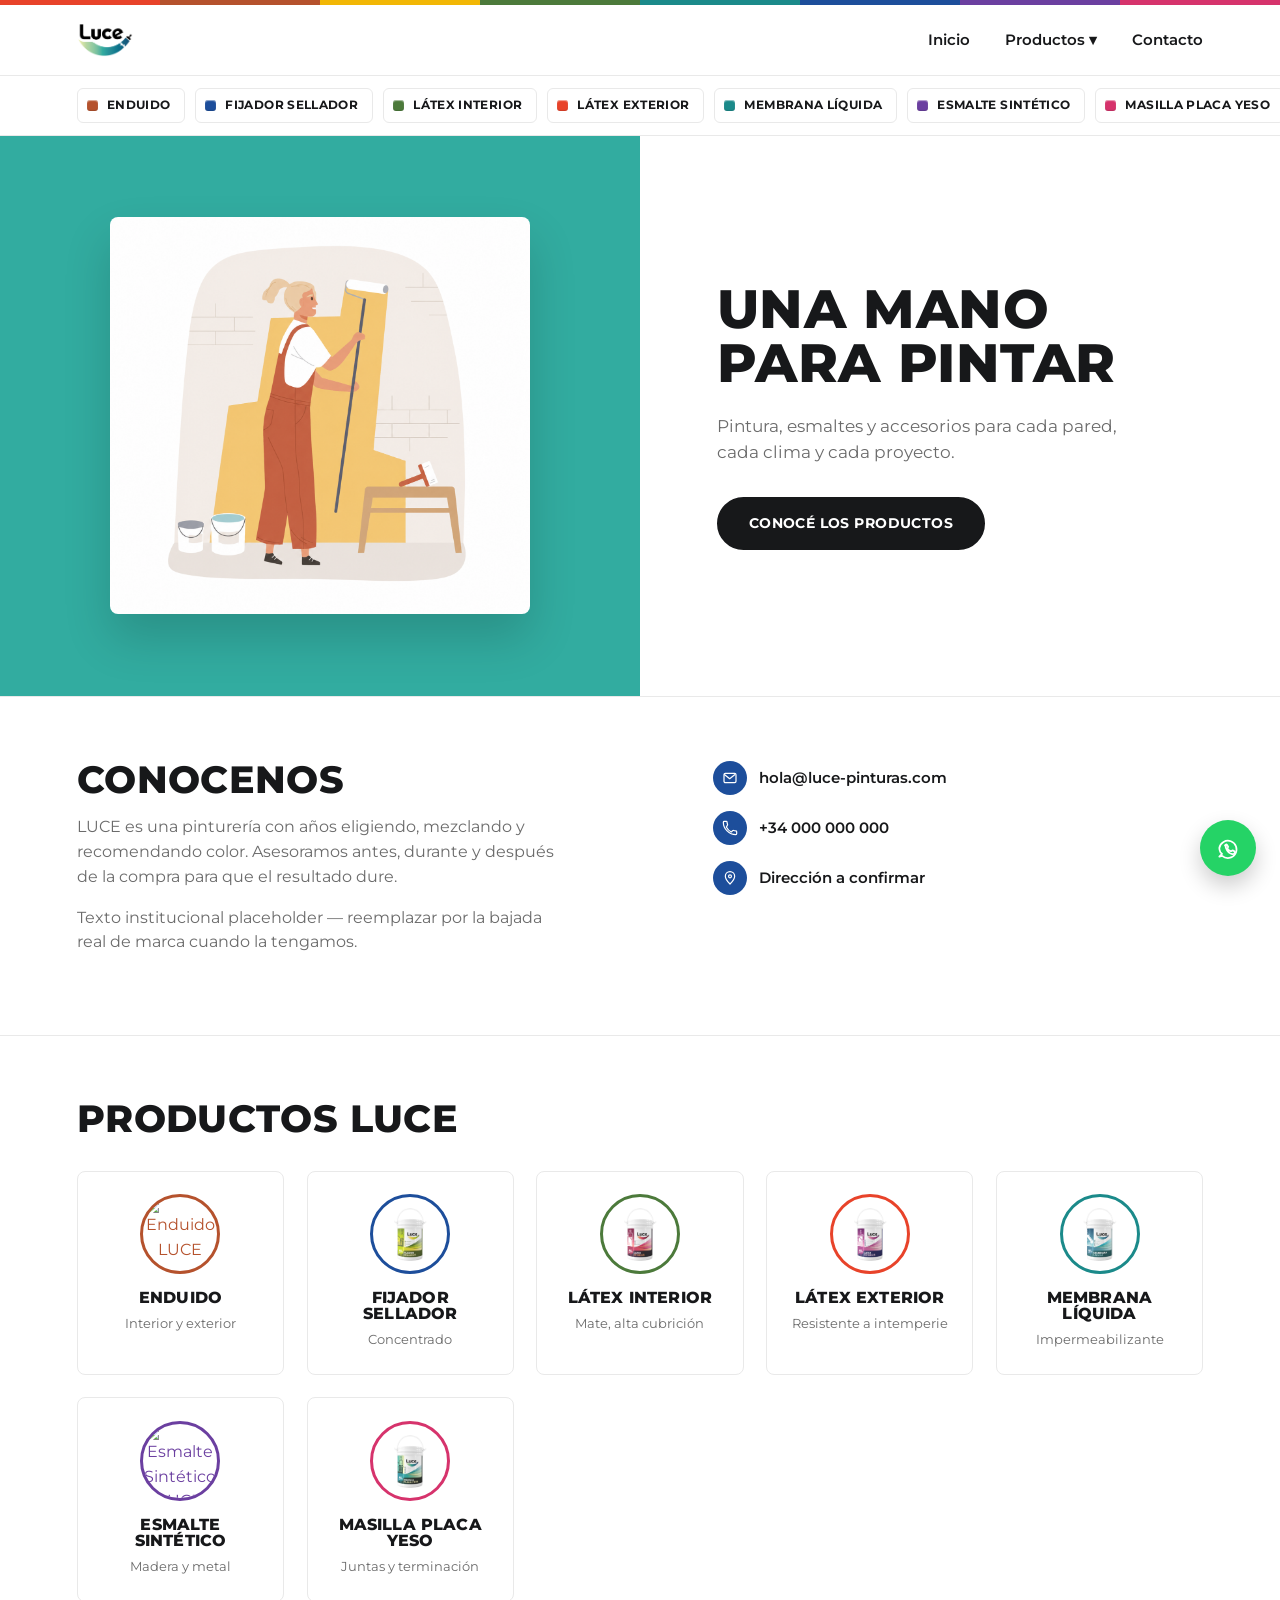
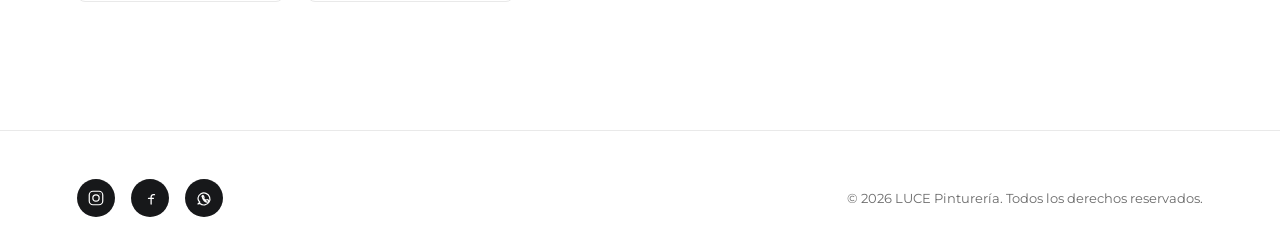
==== commit 44ca61e0: "Reemplazar íconos de texto/emoji por SVG con color sólido .contact-list pasa de emoji (✉ ☎ ⌖) a ícon" ====
--- a/index.html
+++ b/index.html
@@ -79,9 +79,24 @@
     <p>Texto institucional placeholder — reemplazar por la bajada real de marca cuando la tengamos.</p>
   </div>
   <ul class="contact-list">
-    <li><span class="ico">✉</span> hola@luce-pinturas.com</li>
-    <li><span class="ico">☎</span> +34 000 000 000</li>
-    <li><span class="ico">⌖</span> Dirección a confirmar</li>
+    <li>
+      <span class="ico" aria-hidden="true">
+        <svg viewBox="0 0 24 24" fill="none" stroke="currentColor" stroke-width="1.8" stroke-linecap="round" stroke-linejoin="round"><rect x="3" y="5" width="18" height="14" rx="2"/><path d="m4 7 7.5 6L19 7"/></svg>
+      </span>
+      hola@luce-pinturas.com
+    </li>
+    <li>
+      <span class="ico" aria-hidden="true">
+        <svg viewBox="0 0 24 24" fill="none" stroke="currentColor" stroke-width="1.8" stroke-linecap="round" stroke-linejoin="round"><path d="M6.5 10.5c1.6 3.2 4.3 5.9 7.5 7.5l2-2c.4-.4 1-.5 1.5-.3 1 .4 2.1.6 3.2.7.7 0 1.3.6 1.3 1.3v3c0 .7-.6 1.3-1.3 1.3C10.7 22 2 13.3 2 3.3 2 2.6 2.6 2 3.3 2h3c.7 0 1.3.6 1.3 1.3.1 1.1.3 2.2.7 3.2.2.5.1 1.1-.3 1.5z"/></svg>
+      </span>
+      +34 000 000 000
+    </li>
+    <li>
+      <span class="ico" aria-hidden="true">
+        <svg viewBox="0 0 24 24" fill="none" stroke="currentColor" stroke-width="1.8" stroke-linecap="round" stroke-linejoin="round"><path d="M12 21s7-6.5 7-11.5A7 7 0 0 0 5 9.5C5 14.5 12 21 12 21z"/><circle cx="12" cy="9.5" r="2.2"/></svg>
+      </span>
+      Dirección a confirmar
+    </li>
   </ul>
 </section>
 
@@ -135,6 +150,9 @@
       <a href="#" aria-label="Facebook">
         <svg viewBox="0 0 24 24" fill="none" stroke="currentColor" stroke-width="1.7" stroke-linecap="round" stroke-linejoin="round" aria-hidden="true"><path d="M13.5 20v-9.5a3 3 0 0 1 3-3H18"/><path d="M10 12.5h6.5"/></svg>
       </a>
+      <a href="https://wa.me/34000000000" target="_blank" aria-label="WhatsApp">
+        <svg viewBox="0 0 24 24" fill="none" stroke="currentColor" stroke-width="1.6" stroke-linecap="round" stroke-linejoin="round" aria-hidden="true"><path d="M6.5 17.5 4 20l2.6-.7A8 8 0 1 0 4 12a7.9 7.9 0 0 0 1 3.9z"/><path d="M9.2 9.8c.3-.7 1-1.5 1.6-1.1.5.3 1 1.4 1.2 1.9.2.4.1.6-.1.9-.3.4-.6.6-.4 1 .3.6 1.6 2 3 2.4.4.1.6 0 .9-.3.4-.4.6-.6 1-.4.5.2 1.5.9 1.7 1.3.2.4.2.9-.1 1.3-.5.6-1.3 1-2.1.8-2.3-.5-4.8-2.8-5.9-5.9-.3-.8.1-1.5.2-1.9z"/></svg>
+      </a>
     </div>
     <small>© 2026 LUCE Pinturería. Todos los derechos reservados.</small>
   </div>
--- a/css/layout.css
+++ b/css/layout.css
@@ -171,11 +171,16 @@
 .socials a{
   width: 38px; height: 38px;
   border-radius: 50%;
-  border: 1.5px solid var(--ink);
+  background: var(--ink);
+  color: var(--white);
   display: flex; align-items: center; justify-content: center;
   flex: 0 0 auto;
+  transition: transform 180ms var(--ease-out), background 180ms var(--ease-out);
 }
-.socials a:hover{ background: var(--ink); color: var(--white); }
+@media (hover: hover) and (pointer: fine){
+  .socials a:hover{ background: var(--azul); transform: translateY(-2px); }
+}
+.socials a:active{ transform: scale(0.92); }
 .socials svg{ width: 18px; height: 18px; }
 footer small{ color: var(--muted); font-size: 0.82rem; }
 
--- a/css/pages.css
+++ b/css/pages.css
@@ -63,10 +63,12 @@
 .contact-list li{ display: flex; align-items: center; gap: 12px; font-weight: 600; font-size: 0.95rem; }
 .contact-list .ico{
   width: 34px; height: 34px; border-radius: 50%;
-  border: 1.5px solid var(--ink);
+  background: var(--azul);
+  color: var(--white);
   display: flex; align-items: center; justify-content: center;
-  font-size: 0.9rem; flex: 0 0 auto;
-}
+  flex: 0 0 auto;
+}
+.contact-list .ico svg{ width: 16px; height: 16px; }
 
 /* ---------- HOME: vidriera de productos ---------- */
 .showcase{
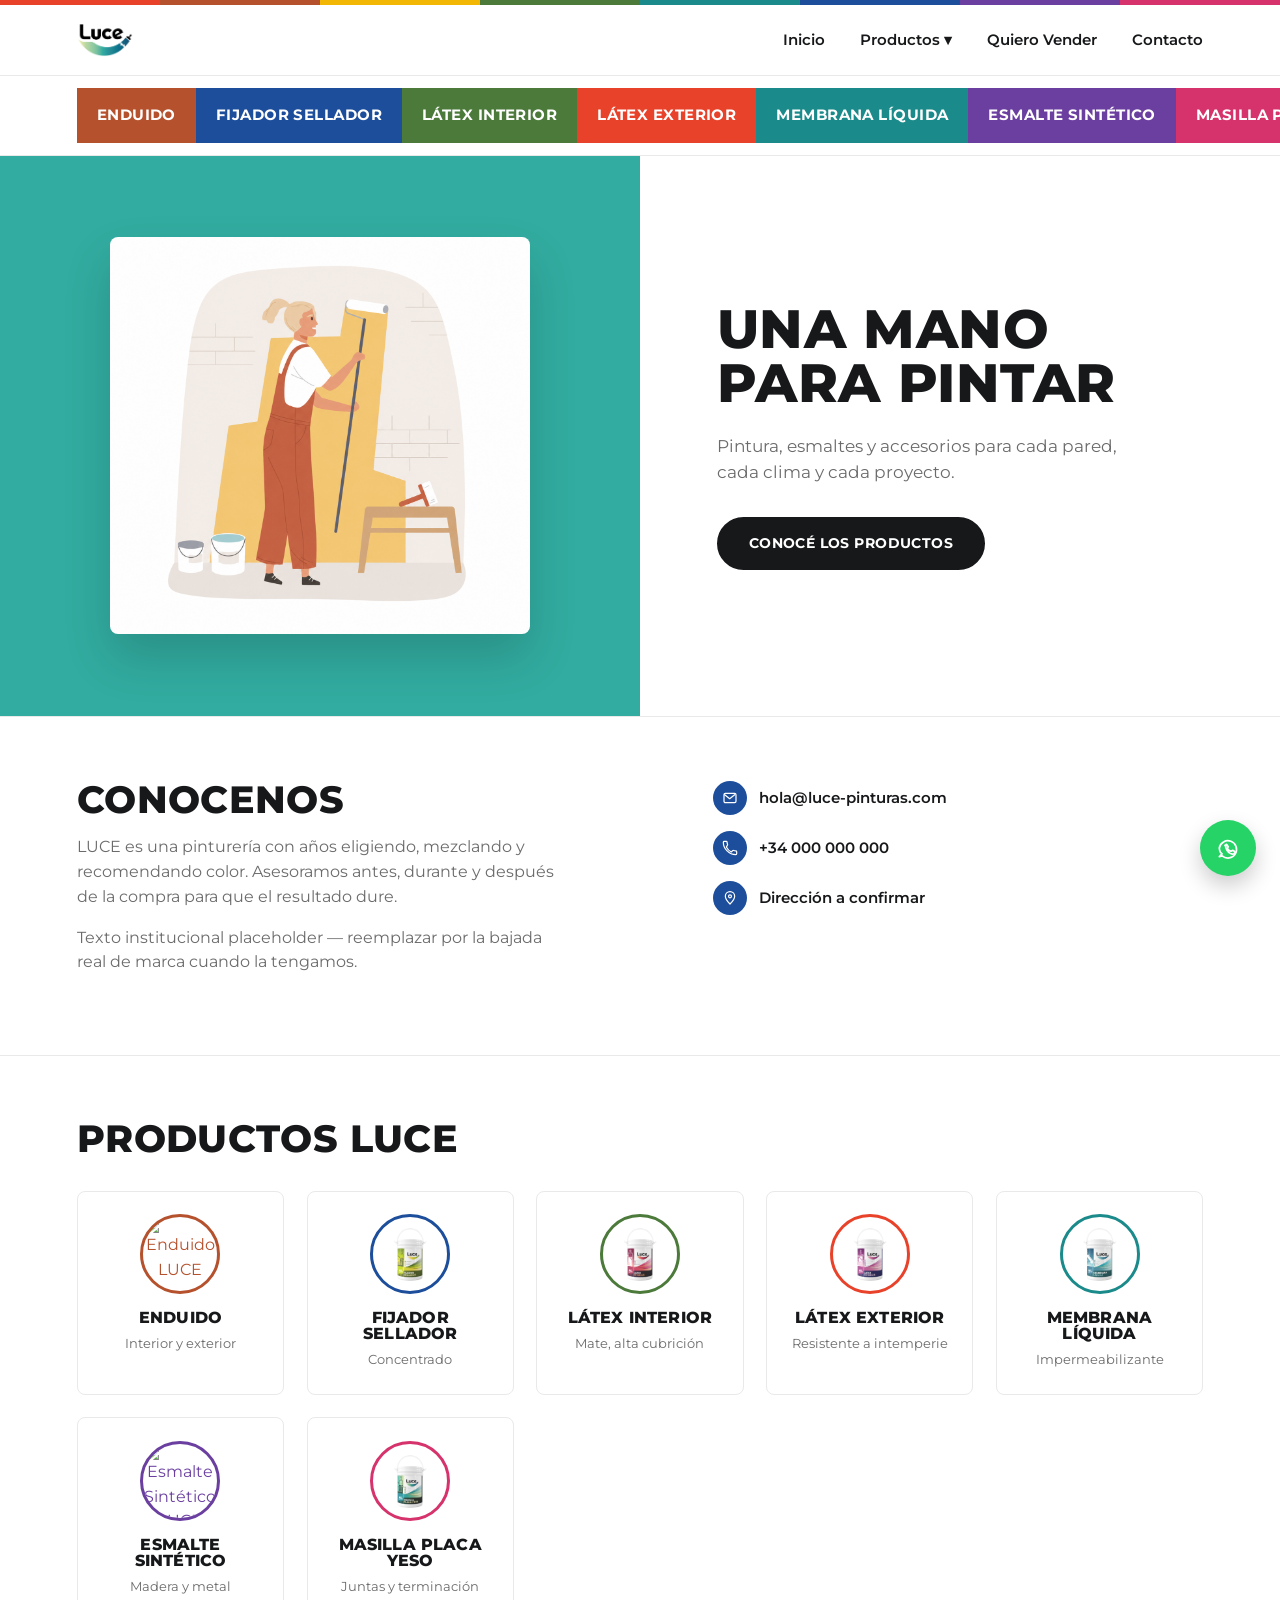
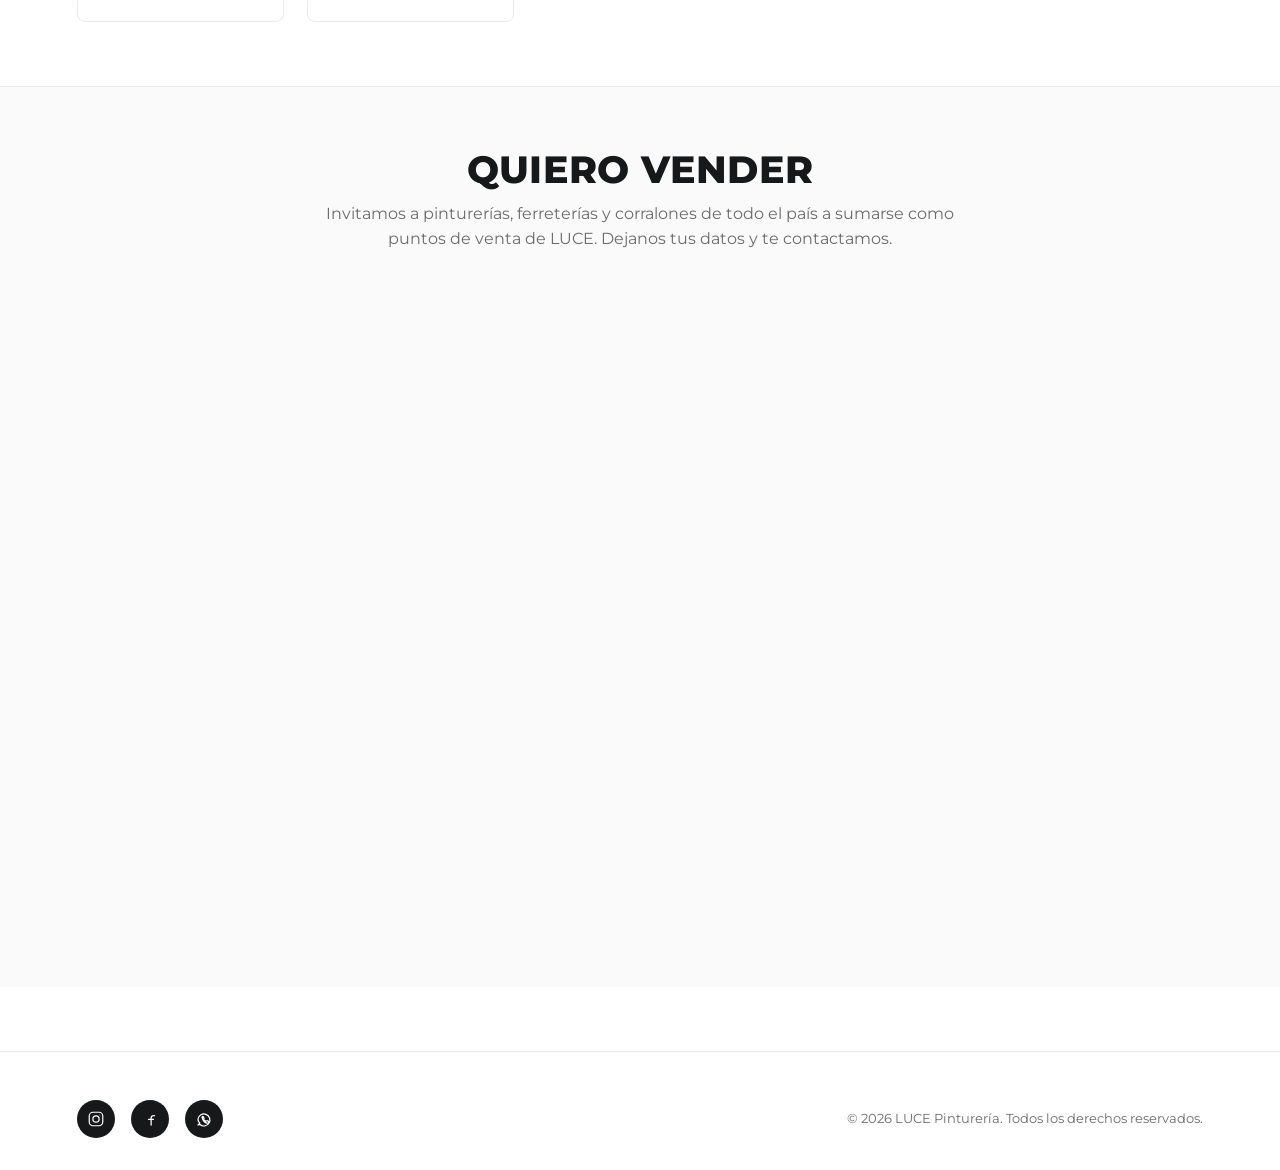
==== commit 5a1a6fd7: "Agregar sección e ítem de nav "Quiero Vender" Nuevo <li> en el nav de las 3 páginas, entre Productos" ====
--- a/index.html
+++ b/index.html
@@ -45,6 +45,7 @@
             <a href="catalogo.html#masilla-placa-yeso">Masilla Placa Yeso</a>
           </div>
         </li>
+        <li><a href="#quiero-vender">Quiero Vender</a></li>
         <li><a href="contacto.html">Contacto</a></li>
       </ul>
     </nav>
@@ -141,6 +142,64 @@
   </div>
 </section>
 
+<section class="vender" id="quiero-vender">
+  <div class="vender-intro">
+    <h2>Quiero Vender</h2>
+    <p>Invitamos a pinturerías, ferreterías y corralones de todo el país a sumarse como puntos de venta de LUCE. Dejanos tus datos y te contactamos.</p>
+  </div>
+
+  <form class="vender-form" novalidate>
+    <fieldset class="form-radio-group">
+      <legend>Tipo de comercio</legend>
+      <label class="form-radio"><input type="radio" name="tipo-comercio" value="Pinturería" required> Pinturería</label>
+      <label class="form-radio"><input type="radio" name="tipo-comercio" value="Ferretería"> Ferretería</label>
+      <label class="form-radio"><input type="radio" name="tipo-comercio" value="Corralón"> Corralón</label>
+      <label class="form-radio"><input type="radio" name="tipo-comercio" value="Otro"> Otro</label>
+      <span class="error">Elegí un tipo de comercio.</span>
+    </fieldset>
+
+    <div class="form-grid">
+      <div class="field">
+        <label for="v-nombre">Nombre y apellido</label>
+        <input type="text" id="v-nombre" name="nombre" required>
+        <span class="error">Ingresá tu nombre.</span>
+      </div>
+      <div class="field">
+        <label for="v-empresa">Empresa o comercio</label>
+        <input type="text" id="v-empresa" name="empresa" required>
+        <span class="error">Ingresá el nombre del comercio.</span>
+      </div>
+      <div class="field">
+        <label for="v-pais">País</label>
+        <input type="text" id="v-pais" name="pais" required>
+        <span class="error">Ingresá tu país.</span>
+      </div>
+      <div class="field">
+        <label for="v-email">Email</label>
+        <input type="email" id="v-email" name="email" required>
+        <span class="error">Ingresá un email válido.</span>
+      </div>
+      <div class="field">
+        <label for="v-telefono">Teléfono</label>
+        <input type="tel" id="v-telefono" name="telefono" required>
+        <span class="error">Ingresá tu teléfono.</span>
+      </div>
+      <div class="field">
+        <label for="v-provincia">Provincia</label>
+        <input type="text" id="v-provincia" name="provincia" required>
+        <span class="error">Ingresá tu provincia.</span>
+      </div>
+      <div class="field field--full">
+        <label for="v-mensaje">Mensaje</label>
+        <textarea id="v-mensaje" name="mensaje" rows="4"></textarea>
+      </div>
+    </div>
+
+    <button type="submit" class="btn">Enviar</button>
+    <p class="form-status"></p>
+  </form>
+</section>
+
 <footer>
   <div class="footer-inner">
     <div class="socials">
--- a/css/layout.css
+++ b/css/layout.css
@@ -80,59 +80,46 @@
   color: var(--ink);
 }
 
-/* barra de pastillas por categoría */
+/* barra de tabs unificada por categoría */
 .pill-bar{
   display: flex;
-  gap: 10px;
+  gap: 0;
   padding: 12px 6vw;
   overflow-x: auto;
   border-top: 1px solid var(--border);
 }
 .pill{
-  display: inline-flex;
+  flex: 1 1 0;
+  display: flex;
   align-items: center;
-  gap: 9px;
-  flex: 0 0 auto;
-  padding: 7px 14px 7px 9px;
-  border-radius: 6px;
+  justify-content: center;
+  padding: 16px 20px;
+  border-radius: 0;
   font-weight: 700;
-  font-size: 0.76rem;
-  color: var(--ink);
+  font-size: 0.92rem;
+  color: var(--white);
+  text-align: center;
   text-transform: uppercase;
   letter-spacing: 0.03em;
   white-space: nowrap;
-  background: var(--white);
-  border: 1.5px solid var(--border);
-  transition: border-color 180ms var(--ease-out), transform 180ms var(--ease-out), color 180ms var(--ease-out);
-}
-.pill::before{
-  content: '';
-  flex: 0 0 auto;
-  width: 11px; height: 11px;
-  border-radius: 3px;
   background: var(--pill-color, var(--ink));
-  box-shadow: inset 0 1px 1px rgba(255,255,255,0.55), inset 0 -1px 1px rgba(0,0,0,0.12);
   transition: transform 180ms var(--ease-out);
 }
 @media (hover: hover) and (pointer: fine){
-  .pill:hover{ border-color: var(--pill-color, var(--ink)); transform: translateY(-2px); }
-  .pill:hover::before{ transform: scale(1.2) rotate(-6deg); }
+  .pill:hover{ transform: translateY(-2px); }
 }
-.pill:active{ transform: scale(0.96); }
+.pill:active{ transform: scale(0.97); }
 .pill.p-rojo      { --pill-color: var(--rojo); }
 .pill.p-azul       { --pill-color: var(--azul); }
-.pill.p-amarillo  { --pill-color: var(--amarillo); }
+.pill.p-amarillo  { --pill-color: var(--amarillo); color: var(--ink); }
 .pill.p-verde      { --pill-color: var(--verde); }
 .pill.p-terracota { --pill-color: var(--terracota); }
 .pill.p-cian       { --pill-color: var(--cian); }
 .pill.p-violeta    { --pill-color: var(--violeta); }
 .pill.p-rosa       { --pill-color: var(--rosa); }
 
-.pill.active{
-  border-color: var(--pill-color, var(--ink));
-  color: var(--pill-color, var(--ink));
-}
-.pill.active::before{ transform: scale(1.15); }
+.pill.active{ box-shadow: inset 0 -4px 0 var(--white); }
+.pill.p-amarillo.active{ box-shadow: inset 0 -4px 0 var(--ink); }
 
 /* mobile */
 @media (max-width: 900px){
@@ -148,6 +135,8 @@
   .nav-links ul{ flex-direction: column; gap: 1rem; }
   .dropdown{ position: static; box-shadow: none; border: none; margin-top: 0.6rem; }
   .burger{ display: block; }
+
+  .pill{ flex: 0 0 auto; min-width: 160px; font-size: 0.82rem; padding: 14px 16px; }
 
   footer{ padding: 2.4rem 6vw 1.6rem; text-align: center; }
   .footer-inner{ flex-direction: column; gap: 1.2rem; }
--- a/css/pages.css
+++ b/css/pages.css
@@ -116,6 +116,76 @@
 .showcase-card h3{ font-size: 1rem; margin-bottom: 0.3rem; }
 .showcase-card span{ font-size: 0.82rem; color: var(--muted); }
 
+/* ---------- HOME: quiero vender ---------- */
+.vender{
+  padding: 4rem 6vw;
+  border-top: 1px solid var(--border);
+  background: #FAFAFA;
+}
+.vender-intro{
+  max-width: 640px;
+  margin: 0 auto 2.6rem;
+  text-align: center;
+}
+.vender-intro h2{ font-size: clamp(1.8rem, 3vw, 2.4rem); margin-bottom: 0.8rem; }
+.vender-intro p{ margin: 0; }
+
+.vender-form{
+  max-width: 760px;
+  margin: 0 auto;
+  background: var(--white);
+  border: 1px solid var(--border);
+  border-radius: var(--radius);
+  padding: 2.4rem 2rem;
+  display: flex;
+  flex-direction: column;
+  gap: 1.6rem;
+}
+.form-radio-group{
+  display: flex;
+  flex-wrap: wrap;
+  gap: 0.6rem 1.6rem;
+  border: none;
+  padding: 0;
+  margin: 0;
+}
+.form-radio-group legend{
+  width: 100%;
+  padding: 0;
+  font-size: 0.78rem;
+  font-weight: 700;
+  text-transform: uppercase;
+  letter-spacing: 0.03em;
+  color: var(--muted);
+  margin-bottom: 0.6rem;
+}
+.form-radio{
+  display: flex;
+  align-items: center;
+  gap: 0.5rem;
+  font-size: 0.92rem;
+  font-weight: 600;
+  cursor: pointer;
+}
+.form-radio input{
+  width: 18px; height: 18px;
+  accent-color: var(--verde);
+  cursor: pointer;
+}
+.form-grid{
+  display: grid;
+  grid-template-columns: repeat(2, 1fr);
+  gap: 1.2rem;
+}
+.form-grid .field--full{ grid-column: 1 / -1; }
+.vender-form .btn{
+  display: block;
+  width: 100%;
+  text-align: center;
+  background: var(--verde);
+  border-color: var(--verde);
+}
+
 /* ---------- CATÁLOGO ---------- */
 .cat-banner{
   padding: 4rem 6vw;
@@ -135,120 +205,11 @@
 .cat-banner .body h2{ font-size: clamp(1.6rem, 3vw, 2.2rem); margin-bottom: 0.6rem; }
 .cat-banner .body p{ max-width: 460px; }
 .cat-banner img.product-shot{
-  width: 160px; height: 160px;
-  object-fit: cover;
-  border-radius: var(--radius);
-  border: 1px solid var(--border);
-}
-
-/* ---------- LIGHTBOX de galería de producto ---------- */
-.lightbox{
-  display: flex;
-  position: fixed;
-  inset: 0;
-  z-index: 300;
-  align-items: center;
-  justify-content: center;
-  opacity: 0;
-  visibility: hidden;
-  pointer-events: none;
-  transition: opacity 150ms var(--ease-out), visibility 0s linear 150ms;
-}
-.lightbox.open{
-  opacity: 1;
-  visibility: visible;
-  pointer-events: auto;
-  transition: opacity 220ms var(--ease-out), visibility 0s linear 0s;
-}
-.lightbox [hidden]{ display: none !important; }
-.lightbox-backdrop{
-  position: absolute;
-  inset: 0;
-  background: rgba(23,24,26,0.88);
-}
-.lightbox-content{
-  position: relative;
-  z-index: 1;
-  max-width: min(720px, 88vw);
-  max-height: 86vh;
-  display: flex;
-  align-items: center;
-  justify-content: center;
-  transform: scale(0.96);
-  transition: transform 150ms var(--ease-out);
-}
-.lightbox.open .lightbox-content{
-  transform: scale(1);
-  transition: transform 220ms var(--ease-out);
-}
-.lightbox-image{
-  display: block;
+  width: clamp(200px, 28vw, 340px);
   max-width: 100%;
-  max-height: 78vh;
-  width: auto;
-  border-radius: var(--radius);
-  background: var(--white);
-  opacity: 1;
-  transition: opacity 150ms var(--ease-out);
-}
-.lightbox-image.is-swapping{ opacity: 0; }
-.lightbox-close,
-.lightbox-prev,
-.lightbox-next{
-  border-radius: 50%;
-  border: 1.5px solid var(--white);
-  background: rgba(23,24,26,0.4);
-  color: var(--white);
-  cursor: pointer;
-  display: flex;
-  align-items: center;
-  justify-content: center;
-  padding: 0;
-  transition: background 160ms var(--ease-out), color 160ms var(--ease-out), transform 160ms var(--ease-out);
-}
-@media (hover: hover) and (pointer: fine){
-  .lightbox-close:hover,
-  .lightbox-prev:hover,
-  .lightbox-next:hover{ background: var(--white); color: var(--ink); }
-}
-.lightbox-close{
-  position: absolute;
-  top: -44px; right: 0;
-  width: 38px; height: 38px;
-  font-size: 1rem;
-}
-.lightbox-close:active{ transform: scale(0.92); }
-.lightbox-prev,
-.lightbox-next{
-  position: absolute;
-  top: 50%;
-  transform: translateY(-50%);
-  width: 44px; height: 44px;
-  font-size: 1.4rem;
-}
-.lightbox-prev:active{ transform: translateY(-50%) scale(0.92); }
-.lightbox-next:active{ transform: translateY(-50%) scale(0.92); }
-.lightbox-prev{ left: -22px; }
-.lightbox-next{ right: -22px; }
-.lightbox-dots{
-  position: absolute;
-  bottom: -32px;
-  left: 50%;
-  transform: translateX(-50%);
-  display: flex;
-  gap: 8px;
-}
-.lightbox-dot{
-  width: 8px; height: 8px;
-  border-radius: 50%;
-  border: none;
-  background: rgba(255,255,255,0.4);
-  cursor: pointer;
-  padding: 0;
-  transition: background 160ms var(--ease-out), transform 160ms var(--ease-out);
-}
-.lightbox-dot:active{ transform: scale(0.85); }
-.lightbox-dot.active{ background: var(--white); }
+  height: auto;
+  filter: drop-shadow(0 18px 30px rgba(0,0,0,0.14));
+}
 
 /* ---------- CONTACTO ---------- */
 .contact-split{
@@ -271,20 +232,33 @@
   align-items: center;
 }
 .contact-form form{ width: 100%; max-width: 420px; display: flex; flex-direction: column; gap: 1rem; }
-.contact-form label{ font-size: 0.82rem; font-weight: 700; text-transform: uppercase; letter-spacing: 0.03em; }
+
+/* reglas de campo compartidas entre .contact-form (contacto.html) y
+   .vender-form (index.html#quiero-vender) */
+.contact-form label,
+.vender-form label{ font-size: 0.82rem; font-weight: 700; text-transform: uppercase; letter-spacing: 0.03em; }
 .contact-form input,
-.contact-form textarea{
+.contact-form textarea,
+.vender-form input,
+.vender-form textarea{
   padding: 12px 14px;
   border: 1.5px solid var(--border);
   border-radius: 6px;
   width: 100%;
 }
 .contact-form input:focus,
-.contact-form textarea:focus{ border-color: var(--ink); outline: none; }
-.contact-form .error{ color: var(--rojo); font-size: 0.78rem; display: none; }
-.contact-form .field.invalid .error{ display: block; }
+.contact-form textarea:focus,
+.vender-form input:focus,
+.vender-form textarea:focus{ border-color: var(--ink); outline: none; }
+.contact-form .error,
+.vender-form .error{ color: var(--rojo); font-size: 0.78rem; display: none; }
+.contact-form .field.invalid .error,
+.vender-form .field.invalid .error,
+.vender-form .form-radio-group.invalid .error{ display: block; }
 .contact-form .field.invalid input,
-.contact-form .field.invalid textarea{ border-color: var(--rojo); }
+.contact-form .field.invalid textarea,
+.vender-form .field.invalid input,
+.vender-form .field.invalid textarea{ border-color: var(--rojo); }
 .form-status{ font-size: 0.9rem; font-weight: 600; margin-top: 0.4rem; display: none; }
 .form-status.show{ display: block; }
 
@@ -294,8 +268,6 @@
   .cat-banner img.product-shot{ margin: 0 auto; }
   .contact-split{ grid-template-columns: 1fr; }
   .contact-headline{ border-right: none; border-bottom: 1px solid var(--border); }
-  .lightbox-content{ max-width: 92vw; }
-  .lightbox-prev{ left: 4px; }
-  .lightbox-next{ right: 4px; }
-  .lightbox-close{ top: 8px; right: 8px; }
-}
+  .form-grid{ grid-template-columns: 1fr; }
+  .vender-form{ padding: 2rem 1.4rem; }
+}
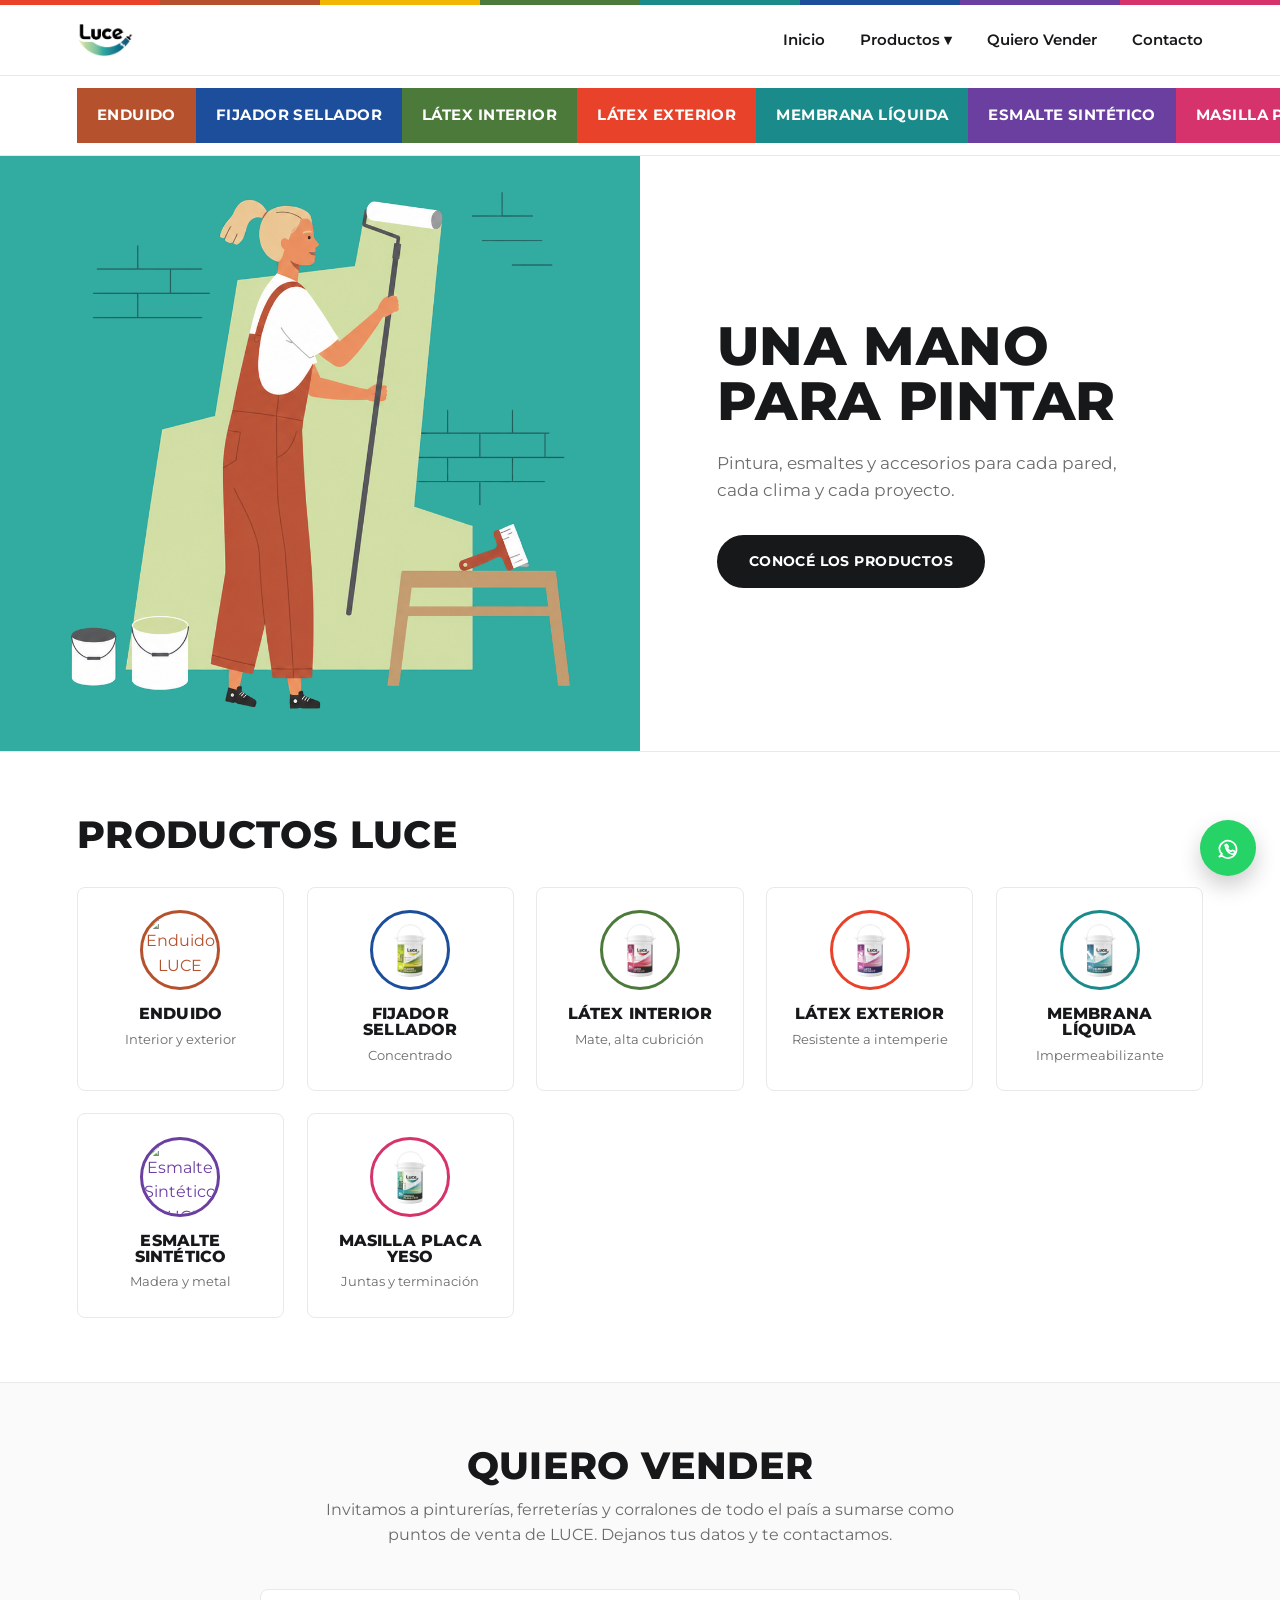
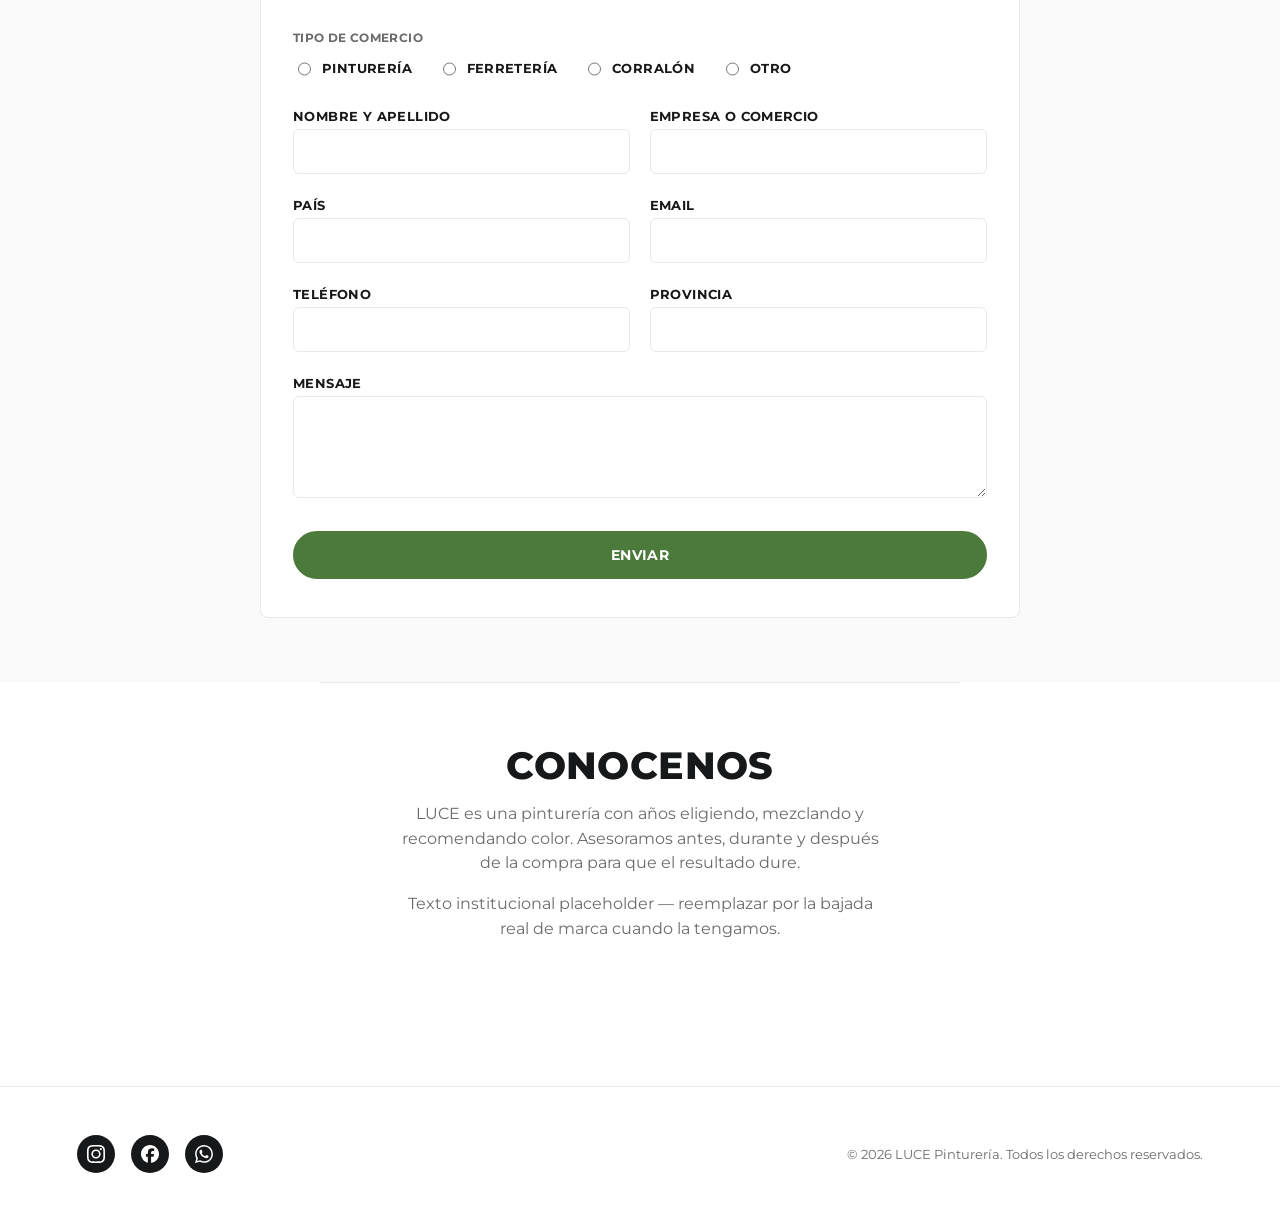
==== commit d5cc8e5a: "Mover Conócenos al final y usar logos reales en el footer "Conócenos" pasa de estar arriba (con dire" ====
--- a/index.html
+++ b/index.html
@@ -73,34 +73,6 @@
   </div>
 </section>
 
-<section class="about">
-  <div>
-    <h2>Conocenos</h2>
-    <p>LUCE es una pinturería con años eligiendo, mezclando y recomendando color. Asesoramos antes, durante y después de la compra para que el resultado dure.</p>
-    <p>Texto institucional placeholder — reemplazar por la bajada real de marca cuando la tengamos.</p>
-  </div>
-  <ul class="contact-list">
-    <li>
-      <span class="ico" aria-hidden="true">
-        <svg viewBox="0 0 24 24" fill="none" stroke="currentColor" stroke-width="1.8" stroke-linecap="round" stroke-linejoin="round"><rect x="3" y="5" width="18" height="14" rx="2"/><path d="m4 7 7.5 6L19 7"/></svg>
-      </span>
-      hola@luce-pinturas.com
-    </li>
-    <li>
-      <span class="ico" aria-hidden="true">
-        <svg viewBox="0 0 24 24" fill="none" stroke="currentColor" stroke-width="1.8" stroke-linecap="round" stroke-linejoin="round"><path d="M6.5 10.5c1.6 3.2 4.3 5.9 7.5 7.5l2-2c.4-.4 1-.5 1.5-.3 1 .4 2.1.6 3.2.7.7 0 1.3.6 1.3 1.3v3c0 .7-.6 1.3-1.3 1.3C10.7 22 2 13.3 2 3.3 2 2.6 2.6 2 3.3 2h3c.7 0 1.3.6 1.3 1.3.1 1.1.3 2.2.7 3.2.2.5.1 1.1-.3 1.5z"/></svg>
-      </span>
-      +34 000 000 000
-    </li>
-    <li>
-      <span class="ico" aria-hidden="true">
-        <svg viewBox="0 0 24 24" fill="none" stroke="currentColor" stroke-width="1.8" stroke-linecap="round" stroke-linejoin="round"><path d="M12 21s7-6.5 7-11.5A7 7 0 0 0 5 9.5C5 14.5 12 21 12 21z"/><circle cx="12" cy="9.5" r="2.2"/></svg>
-      </span>
-      Dirección a confirmar
-    </li>
-  </ul>
-</section>
-
 <section class="showcase">
   <h2>Productos LUCE</h2>
   <div class="showcase-grid">
@@ -200,17 +172,23 @@
   </form>
 </section>
 
+<section class="about">
+  <h2>Conocenos</h2>
+  <p>LUCE es una pinturería con años eligiendo, mezclando y recomendando color. Asesoramos antes, durante y después de la compra para que el resultado dure.</p>
+  <p>Texto institucional placeholder — reemplazar por la bajada real de marca cuando la tengamos.</p>
+</section>
+
 <footer>
   <div class="footer-inner">
     <div class="socials">
       <a href="#" aria-label="Instagram">
-        <svg viewBox="0 0 24 24" fill="none" stroke="currentColor" stroke-width="1.6" stroke-linecap="round" stroke-linejoin="round" aria-hidden="true"><rect x="3" y="3" width="18" height="18" rx="5"/><circle cx="12" cy="12" r="4.2"/><circle cx="17.3" cy="6.7" r="0.6" fill="currentColor" stroke="none"/></svg>
+        <svg viewBox="0 0 24 24" fill="currentColor" aria-hidden="true"><path d="M7.0301.084c-1.2768.0602-2.1487.264-2.911.5634-.7888.3075-1.4575.72-2.1228 1.3877-.6652.6677-1.075 1.3368-1.3802 2.127-.2954.7638-.4956 1.6365-.552 2.914-.0564 1.2775-.0689 1.6882-.0626 4.947.0062 3.2586.0206 3.6671.0825 4.9473.061 1.2765.264 2.1482.5635 2.9107.308.7889.72 1.4573 1.388 2.1228.6679.6655 1.3365 1.0743 2.1285 1.38.7632.295 1.6361.4961 2.9134.552 1.2773.056 1.6884.069 4.9462.0627 3.2578-.0062 3.668-.0207 4.9478-.0814 1.28-.0607 2.147-.2652 2.9098-.5633.7889-.3086 1.4578-.72 2.1228-1.3881.665-.6682 1.0745-1.3378 1.3795-2.1284.2957-.7632.4966-1.636.552-2.9124.056-1.2809.0692-1.6898.063-4.948-.0063-3.2583-.021-3.6668-.0817-4.9465-.0607-1.2797-.264-2.1487-.5633-2.9117-.3084-.7889-.72-1.4568-1.3876-2.1228C21.2982 1.33 20.628.9208 19.8378.6165 19.074.321 18.2017.1197 16.9244.0645 15.6471.0093 15.236-.005 11.977.0014 8.718.0076 8.31.0215 7.0301.0839m.1402 21.6932c-1.17-.0509-1.8053-.2453-2.2287-.408-.5606-.216-.96-.4771-1.3819-.895-.422-.4178-.6811-.8186-.9-1.378-.1644-.4234-.3624-1.058-.4171-2.228-.0595-1.2645-.072-1.6442-.079-4.848-.007-3.2037.0053-3.583.0607-4.848.05-1.169.2456-1.805.408-2.2282.216-.5613.4762-.96.895-1.3816.4188-.4217.8184-.6814 1.3783-.9003.423-.1651 1.0575-.3614 2.227-.4171 1.2655-.06 1.6447-.072 4.848-.079 3.2033-.007 3.5835.005 4.8495.0608 1.169.0508 1.8053.2445 2.228.408.5608.216.96.4754 1.3816.895.4217.4194.6816.8176.9005 1.3787.1653.4217.3617 1.056.4169 2.2263.0602 1.2655.0739 1.645.0796 4.848.0058 3.203-.0055 3.5834-.061 4.848-.051 1.17-.245 1.8055-.408 2.2294-.216.5604-.4763.96-.8954 1.3814-.419.4215-.8181.6811-1.3783.9-.4224.1649-1.0577.3617-2.2262.4174-1.2656.0595-1.6448.072-4.8493.079-3.2045.007-3.5825-.006-4.848-.0608M16.953 5.5864A1.44 1.44 0 1 0 18.39 4.144a1.44 1.44 0 0 0-1.437 1.4424M5.8385 12.012c.0067 3.4032 2.7706 6.1557 6.173 6.1493 3.4026-.0065 6.157-2.7701 6.1506-6.1733-.0065-3.4032-2.771-6.1565-6.174-6.1498-3.403.0067-6.156 2.771-6.1496 6.1738M8 12.0077a4 4 0 1 1 4.008 3.9921A3.9996 3.9996 0 0 1 8 12.0077"/></svg>
       </a>
       <a href="#" aria-label="Facebook">
-        <svg viewBox="0 0 24 24" fill="none" stroke="currentColor" stroke-width="1.7" stroke-linecap="round" stroke-linejoin="round" aria-hidden="true"><path d="M13.5 20v-9.5a3 3 0 0 1 3-3H18"/><path d="M10 12.5h6.5"/></svg>
+        <svg viewBox="0 0 24 24" fill="currentColor" aria-hidden="true"><path d="M9.101 23.691v-7.98H6.627v-3.667h2.474v-1.58c0-4.085 1.848-5.978 5.858-5.978.401 0 .955.042 1.468.103a8.68 8.68 0 0 1 1.141.195v3.325a8.623 8.623 0 0 0-.653-.036 26.805 26.805 0 0 0-.733-.009c-.707 0-1.259.096-1.675.309a1.686 1.686 0 0 0-.679.622c-.258.42-.374.995-.374 1.752v1.297h3.919l-.386 2.103-.287 1.564h-3.246v8.245C19.396 23.238 24 18.179 24 12.044c0-6.627-5.373-12-12-12s-12 5.373-12 12c0 5.628 3.874 10.35 9.101 11.647Z"/></svg>
       </a>
       <a href="https://wa.me/34000000000" target="_blank" aria-label="WhatsApp">
-        <svg viewBox="0 0 24 24" fill="none" stroke="currentColor" stroke-width="1.6" stroke-linecap="round" stroke-linejoin="round" aria-hidden="true"><path d="M6.5 17.5 4 20l2.6-.7A8 8 0 1 0 4 12a7.9 7.9 0 0 0 1 3.9z"/><path d="M9.2 9.8c.3-.7 1-1.5 1.6-1.1.5.3 1 1.4 1.2 1.9.2.4.1.6-.1.9-.3.4-.6.6-.4 1 .3.6 1.6 2 3 2.4.4.1.6 0 .9-.3.4-.4.6-.6 1-.4.5.2 1.5.9 1.7 1.3.2.4.2.9-.1 1.3-.5.6-1.3 1-2.1.8-2.3-.5-4.8-2.8-5.9-5.9-.3-.8.1-1.5.2-1.9z"/></svg>
+        <svg viewBox="0 0 24 24" fill="currentColor" aria-hidden="true"><path d="M17.472 14.382c-.297-.149-1.758-.867-2.03-.967-.273-.099-.471-.148-.67.15-.197.297-.767.966-.94 1.164-.173.199-.347.223-.644.075-.297-.15-1.255-.463-2.39-1.475-.883-.788-1.48-1.761-1.653-2.059-.173-.297-.018-.458.13-.606.134-.133.298-.347.446-.52.149-.174.198-.298.298-.497.099-.198.05-.371-.025-.52-.075-.149-.669-1.612-.916-2.207-.242-.579-.487-.5-.669-.51-.173-.008-.371-.01-.57-.01-.198 0-.52.074-.792.372-.272.297-1.04 1.016-1.04 2.479 0 1.462 1.065 2.875 1.213 3.074.149.198 2.096 3.2 5.077 4.487.709.306 1.262.489 1.694.625.712.227 1.36.195 1.871.118.571-.085 1.758-.719 2.006-1.413.248-.694.248-1.289.173-1.413-.074-.124-.272-.198-.57-.347m-5.421 7.403h-.004a9.87 9.87 0 01-5.031-1.378l-.361-.214-3.741.982.998-3.648-.235-.374a9.86 9.86 0 01-1.51-5.26c.001-5.45 4.436-9.884 9.888-9.884 2.64 0 5.122 1.03 6.988 2.898a9.825 9.825 0 012.893 6.994c-.003 5.45-4.437 9.884-9.885 9.884m8.413-18.297A11.815 11.815 0 0012.05 0C5.495 0 .16 5.335.157 11.892c0 2.096.547 4.142 1.588 5.945L.057 24l6.305-1.654a11.882 11.882 0 005.683 1.448h.005c6.554 0 11.89-5.335 11.893-11.893a11.821 11.821 0 00-3.48-8.413Z"/></svg>
       </a>
     </div>
     <small>© 2026 LUCE Pinturería. Todos los derechos reservados.</small>
--- a/css/pages.css
+++ b/css/pages.css
@@ -14,13 +14,11 @@
   display: flex;
   align-items: center;
   justify-content: center;
-  padding: 3.5rem;
+  padding: 2rem;
 }
 .hero-illustration{
   width: 100%;
-  max-width: 420px;
-  border-radius: var(--radius);
-  box-shadow: 0 24px 48px rgba(0,0,0,0.16);
+  max-width: 520px;
 }
 .hero-copy{
   display: flex;
@@ -52,23 +50,11 @@
 .about{
   padding: 4rem 6vw;
   border-top: 1px solid var(--border);
-  display: grid;
-  grid-template-columns: 1.2fr 1fr;
-  gap: 3rem;
-  align-items: start;
+  max-width: 640px;
+  margin: 0 auto;
+  text-align: center;
 }
 .about h2{ font-size: clamp(1.8rem, 3vw, 2.4rem); margin-bottom: 1rem; }
-.about p{ max-width: 480px; }
-.contact-list{ list-style: none; margin: 0; padding: 0; display: flex; flex-direction: column; gap: 1rem; }
-.contact-list li{ display: flex; align-items: center; gap: 12px; font-weight: 600; font-size: 0.95rem; }
-.contact-list .ico{
-  width: 34px; height: 34px; border-radius: 50%;
-  background: var(--azul);
-  color: var(--white);
-  display: flex; align-items: center; justify-content: center;
-  flex: 0 0 auto;
-}
-.contact-list .ico svg{ width: 16px; height: 16px; }
 
 /* ---------- HOME: vidriera de productos ---------- */
 .showcase{
@@ -263,7 +249,6 @@
 .form-status.show{ display: block; }
 
 @media (max-width: 900px){
-  .about{ grid-template-columns: 1fr; }
   .cat-banner{ grid-template-columns: 1fr; text-align: center; }
   .cat-banner img.product-shot{ margin: 0 auto; }
   .contact-split{ grid-template-columns: 1fr; }
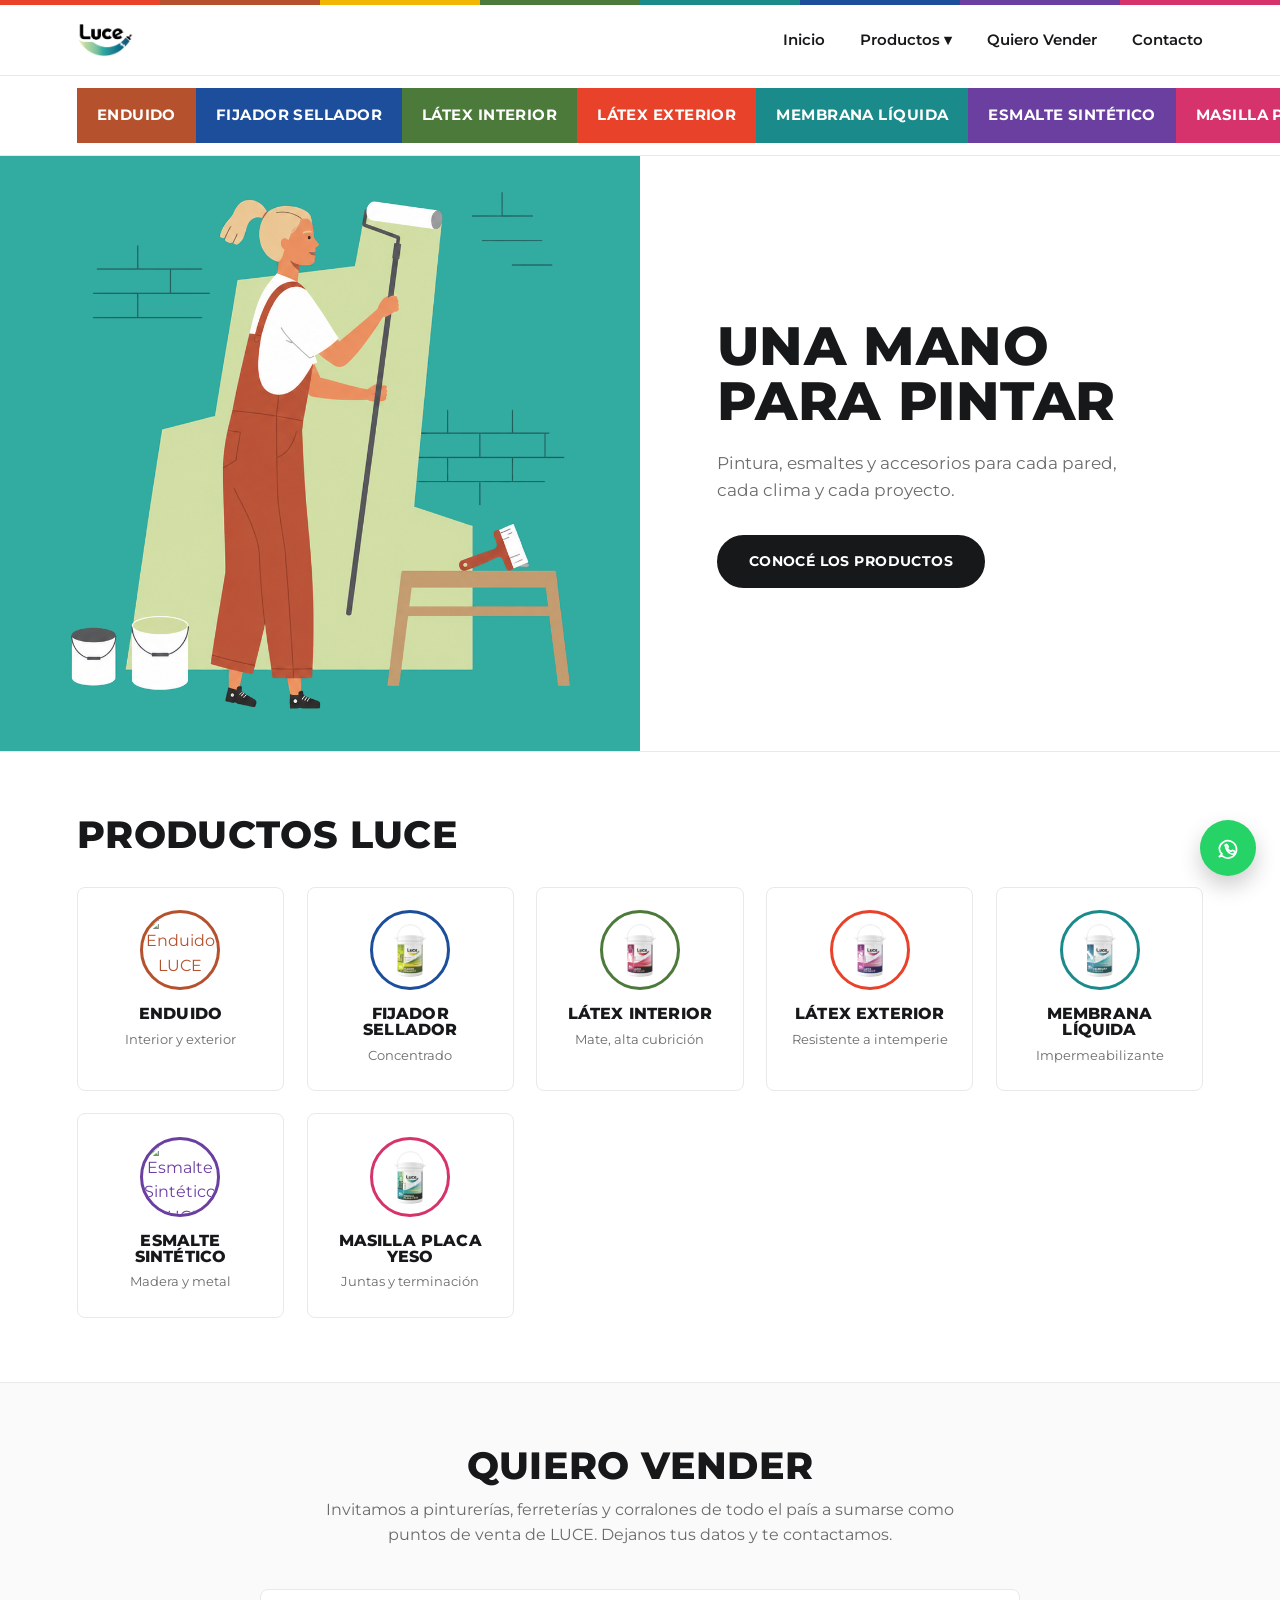
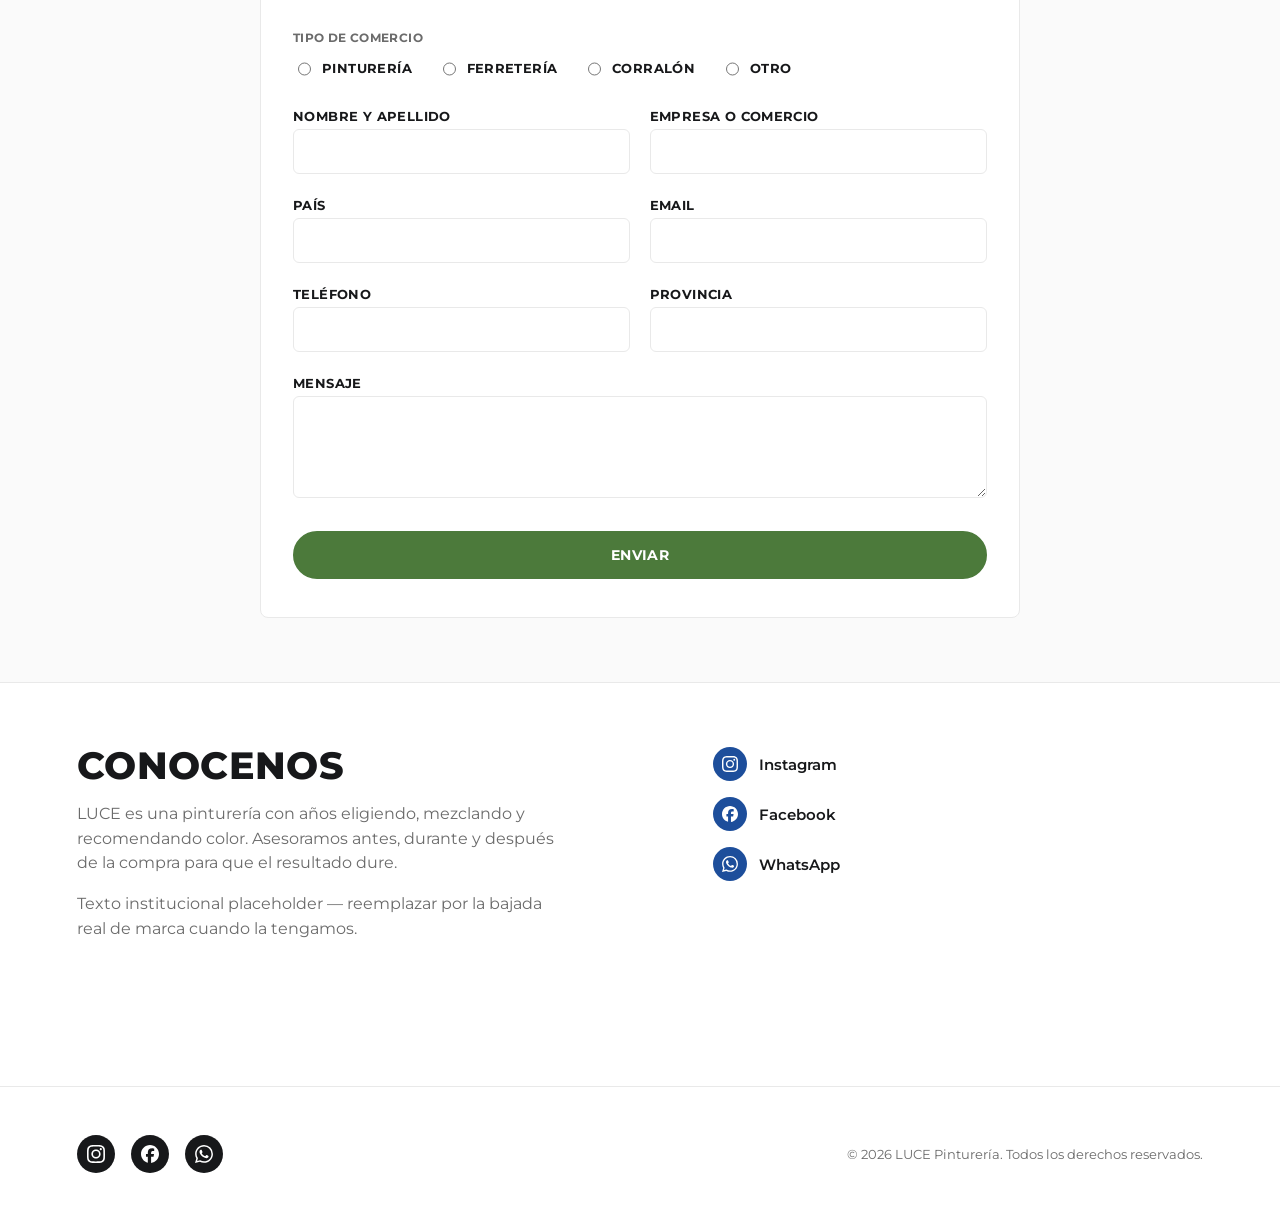
==== commit 7e51f9da: "Volver a la grilla de 2 columnas en Conócenos con redes al lado En vez del bloque centrado de una co" ====
--- a/index.html
+++ b/index.html
@@ -173,9 +173,37 @@
 </section>
 
 <section class="about">
-  <h2>Conocenos</h2>
-  <p>LUCE es una pinturería con años eligiendo, mezclando y recomendando color. Asesoramos antes, durante y después de la compra para que el resultado dure.</p>
-  <p>Texto institucional placeholder — reemplazar por la bajada real de marca cuando la tengamos.</p>
+  <div>
+    <h2>Conocenos</h2>
+    <p>LUCE es una pinturería con años eligiendo, mezclando y recomendando color. Asesoramos antes, durante y después de la compra para que el resultado dure.</p>
+    <p>Texto institucional placeholder — reemplazar por la bajada real de marca cuando la tengamos.</p>
+  </div>
+  <ul class="social-list">
+    <li>
+      <a href="#" aria-label="Instagram">
+        <span class="ico" aria-hidden="true">
+          <svg viewBox="0 0 24 24" fill="currentColor"><path d="M7.0301.084c-1.2768.0602-2.1487.264-2.911.5634-.7888.3075-1.4575.72-2.1228 1.3877-.6652.6677-1.075 1.3368-1.3802 2.127-.2954.7638-.4956 1.6365-.552 2.914-.0564 1.2775-.0689 1.6882-.0626 4.947.0062 3.2586.0206 3.6671.0825 4.9473.061 1.2765.264 2.1482.5635 2.9107.308.7889.72 1.4573 1.388 2.1228.6679.6655 1.3365 1.0743 2.1285 1.38.7632.295 1.6361.4961 2.9134.552 1.2773.056 1.6884.069 4.9462.0627 3.2578-.0062 3.668-.0207 4.9478-.0814 1.28-.0607 2.147-.2652 2.9098-.5633.7889-.3086 1.4578-.72 2.1228-1.3881.665-.6682 1.0745-1.3378 1.3795-2.1284.2957-.7632.4966-1.636.552-2.9124.056-1.2809.0692-1.6898.063-4.948-.0063-3.2583-.021-3.6668-.0817-4.9465-.0607-1.2797-.264-2.1487-.5633-2.9117-.3084-.7889-.72-1.4568-1.3876-2.1228C21.2982 1.33 20.628.9208 19.8378.6165 19.074.321 18.2017.1197 16.9244.0645 15.6471.0093 15.236-.005 11.977.0014 8.718.0076 8.31.0215 7.0301.0839m.1402 21.6932c-1.17-.0509-1.8053-.2453-2.2287-.408-.5606-.216-.96-.4771-1.3819-.895-.422-.4178-.6811-.8186-.9-1.378-.1644-.4234-.3624-1.058-.4171-2.228-.0595-1.2645-.072-1.6442-.079-4.848-.007-3.2037.0053-3.583.0607-4.848.05-1.169.2456-1.805.408-2.2282.216-.5613.4762-.96.895-1.3816.4188-.4217.8184-.6814 1.3783-.9003.423-.1651 1.0575-.3614 2.227-.4171 1.2655-.06 1.6447-.072 4.848-.079 3.2033-.007 3.5835.005 4.8495.0608 1.169.0508 1.8053.2445 2.228.408.5608.216.96.4754 1.3816.895.4217.4194.6816.8176.9005 1.3787.1653.4217.3617 1.056.4169 2.2263.0602 1.2655.0739 1.645.0796 4.848.0058 3.203-.0055 3.5834-.061 4.848-.051 1.17-.245 1.8055-.408 2.2294-.216.5604-.4763.96-.8954 1.3814-.419.4215-.8181.6811-1.3783.9-.4224.1649-1.0577.3617-2.2262.4174-1.2656.0595-1.6448.072-4.8493.079-3.2045.007-3.5825-.006-4.848-.0608M16.953 5.5864A1.44 1.44 0 1 0 18.39 4.144a1.44 1.44 0 0 0-1.437 1.4424M5.8385 12.012c.0067 3.4032 2.7706 6.1557 6.173 6.1493 3.4026-.0065 6.157-2.7701 6.1506-6.1733-.0065-3.4032-2.771-6.1565-6.174-6.1498-3.403.0067-6.156 2.771-6.1496 6.1738M8 12.0077a4 4 0 1 1 4.008 3.9921A3.9996 3.9996 0 0 1 8 12.0077"/></svg>
+        </span>
+        Instagram
+      </a>
+    </li>
+    <li>
+      <a href="#" aria-label="Facebook">
+        <span class="ico" aria-hidden="true">
+          <svg viewBox="0 0 24 24" fill="currentColor"><path d="M9.101 23.691v-7.98H6.627v-3.667h2.474v-1.58c0-4.085 1.848-5.978 5.858-5.978.401 0 .955.042 1.468.103a8.68 8.68 0 0 1 1.141.195v3.325a8.623 8.623 0 0 0-.653-.036 26.805 26.805 0 0 0-.733-.009c-.707 0-1.259.096-1.675.309a1.686 1.686 0 0 0-.679.622c-.258.42-.374.995-.374 1.752v1.297h3.919l-.386 2.103-.287 1.564h-3.246v8.245C19.396 23.238 24 18.179 24 12.044c0-6.627-5.373-12-12-12s-12 5.373-12 12c0 5.628 3.874 10.35 9.101 11.647Z"/></svg>
+        </span>
+        Facebook
+      </a>
+    </li>
+    <li>
+      <a href="https://wa.me/34000000000" target="_blank" aria-label="WhatsApp">
+        <span class="ico" aria-hidden="true">
+          <svg viewBox="0 0 24 24" fill="currentColor"><path d="M17.472 14.382c-.297-.149-1.758-.867-2.03-.967-.273-.099-.471-.148-.67.15-.197.297-.767.966-.94 1.164-.173.199-.347.223-.644.075-.297-.15-1.255-.463-2.39-1.475-.883-.788-1.48-1.761-1.653-2.059-.173-.297-.018-.458.13-.606.134-.133.298-.347.446-.52.149-.174.198-.298.298-.497.099-.198.05-.371-.025-.52-.075-.149-.669-1.612-.916-2.207-.242-.579-.487-.5-.669-.51-.173-.008-.371-.01-.57-.01-.198 0-.52.074-.792.372-.272.297-1.04 1.016-1.04 2.479 0 1.462 1.065 2.875 1.213 3.074.149.198 2.096 3.2 5.077 4.487.709.306 1.262.489 1.694.625.712.227 1.36.195 1.871.118.571-.085 1.758-.719 2.006-1.413.248-.694.248-1.289.173-1.413-.074-.124-.272-.198-.57-.347m-5.421 7.403h-.004a9.87 9.87 0 01-5.031-1.378l-.361-.214-3.741.982.998-3.648-.235-.374a9.86 9.86 0 01-1.51-5.26c.001-5.45 4.436-9.884 9.888-9.884 2.64 0 5.122 1.03 6.988 2.898a9.825 9.825 0 012.893 6.994c-.003 5.45-4.437 9.884-9.885 9.884m8.413-18.297A11.815 11.815 0 0012.05 0C5.495 0 .16 5.335.157 11.892c0 2.096.547 4.142 1.588 5.945L.057 24l6.305-1.654a11.882 11.882 0 005.683 1.448h.005c6.554 0 11.89-5.335 11.893-11.893a11.821 11.821 0 00-3.48-8.413Z"/></svg>
+        </span>
+        WhatsApp
+      </a>
+    </li>
+  </ul>
 </section>
 
 <footer>
--- a/css/pages.css
+++ b/css/pages.css
@@ -50,11 +50,28 @@
 .about{
   padding: 4rem 6vw;
   border-top: 1px solid var(--border);
-  max-width: 640px;
-  margin: 0 auto;
-  text-align: center;
+  display: grid;
+  grid-template-columns: 1.2fr 1fr;
+  gap: 3rem;
+  align-items: start;
 }
 .about h2{ font-size: clamp(1.8rem, 3vw, 2.4rem); margin-bottom: 1rem; }
+.about p{ max-width: 480px; }
+
+.social-list{ list-style: none; margin: 0; padding: 0; display: flex; flex-direction: column; gap: 1rem; }
+.social-list li a{ display: flex; align-items: center; gap: 12px; font-weight: 600; font-size: 0.95rem; }
+.social-list .ico{
+  width: 34px; height: 34px; border-radius: 50%;
+  background: var(--azul);
+  color: var(--white);
+  display: flex; align-items: center; justify-content: center;
+  flex: 0 0 auto;
+  transition: transform 180ms var(--ease-out), background 180ms var(--ease-out);
+}
+.social-list .ico svg{ width: 16px; height: 16px; }
+@media (hover: hover) and (pointer: fine){
+  .social-list li a:hover .ico{ background: var(--ink); transform: translateY(-2px); }
+}
 
 /* ---------- HOME: vidriera de productos ---------- */
 .showcase{
@@ -249,6 +266,8 @@
 .form-status.show{ display: block; }
 
 @media (max-width: 900px){
+  .about{ grid-template-columns: 1fr; }
+  .social-list li a{ justify-content: center; }
   .cat-banner{ grid-template-columns: 1fr; text-align: center; }
   .cat-banner img.product-shot{ margin: 0 auto; }
   .contact-split{ grid-template-columns: 1fr; }
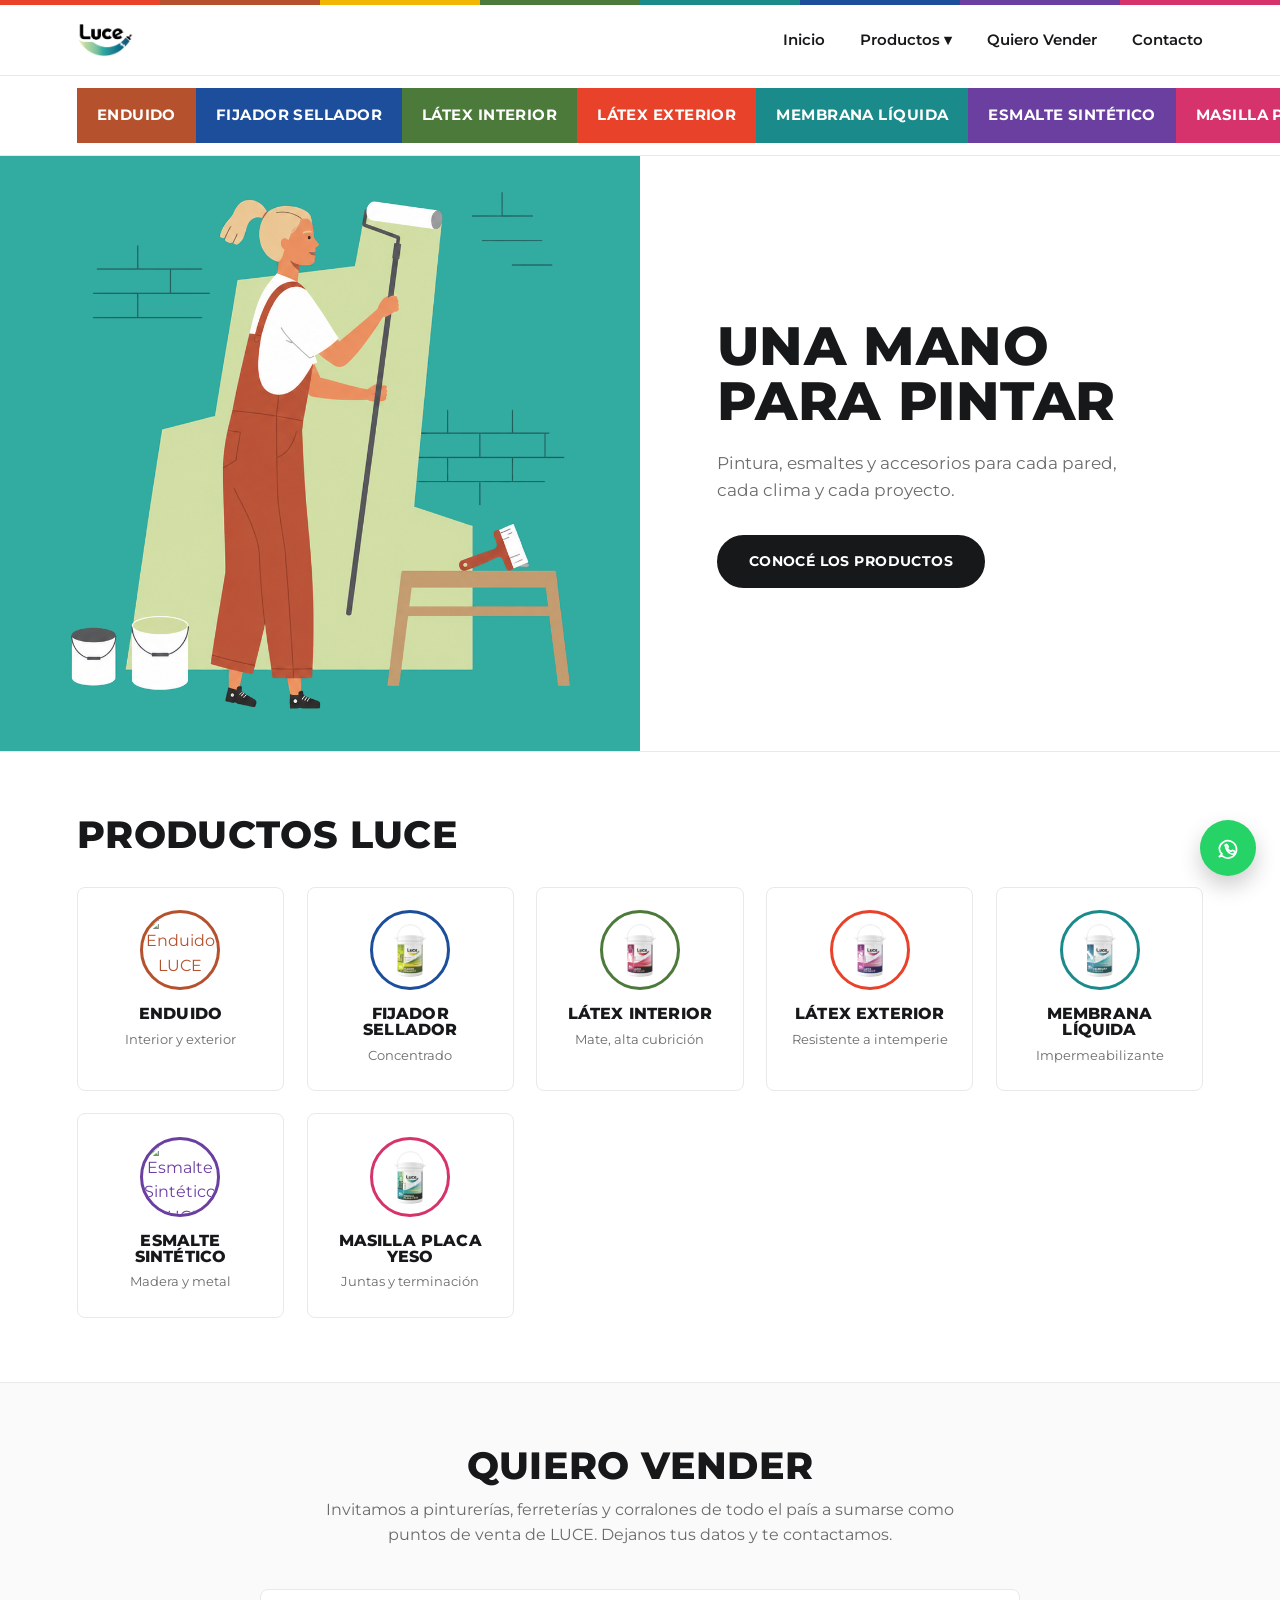
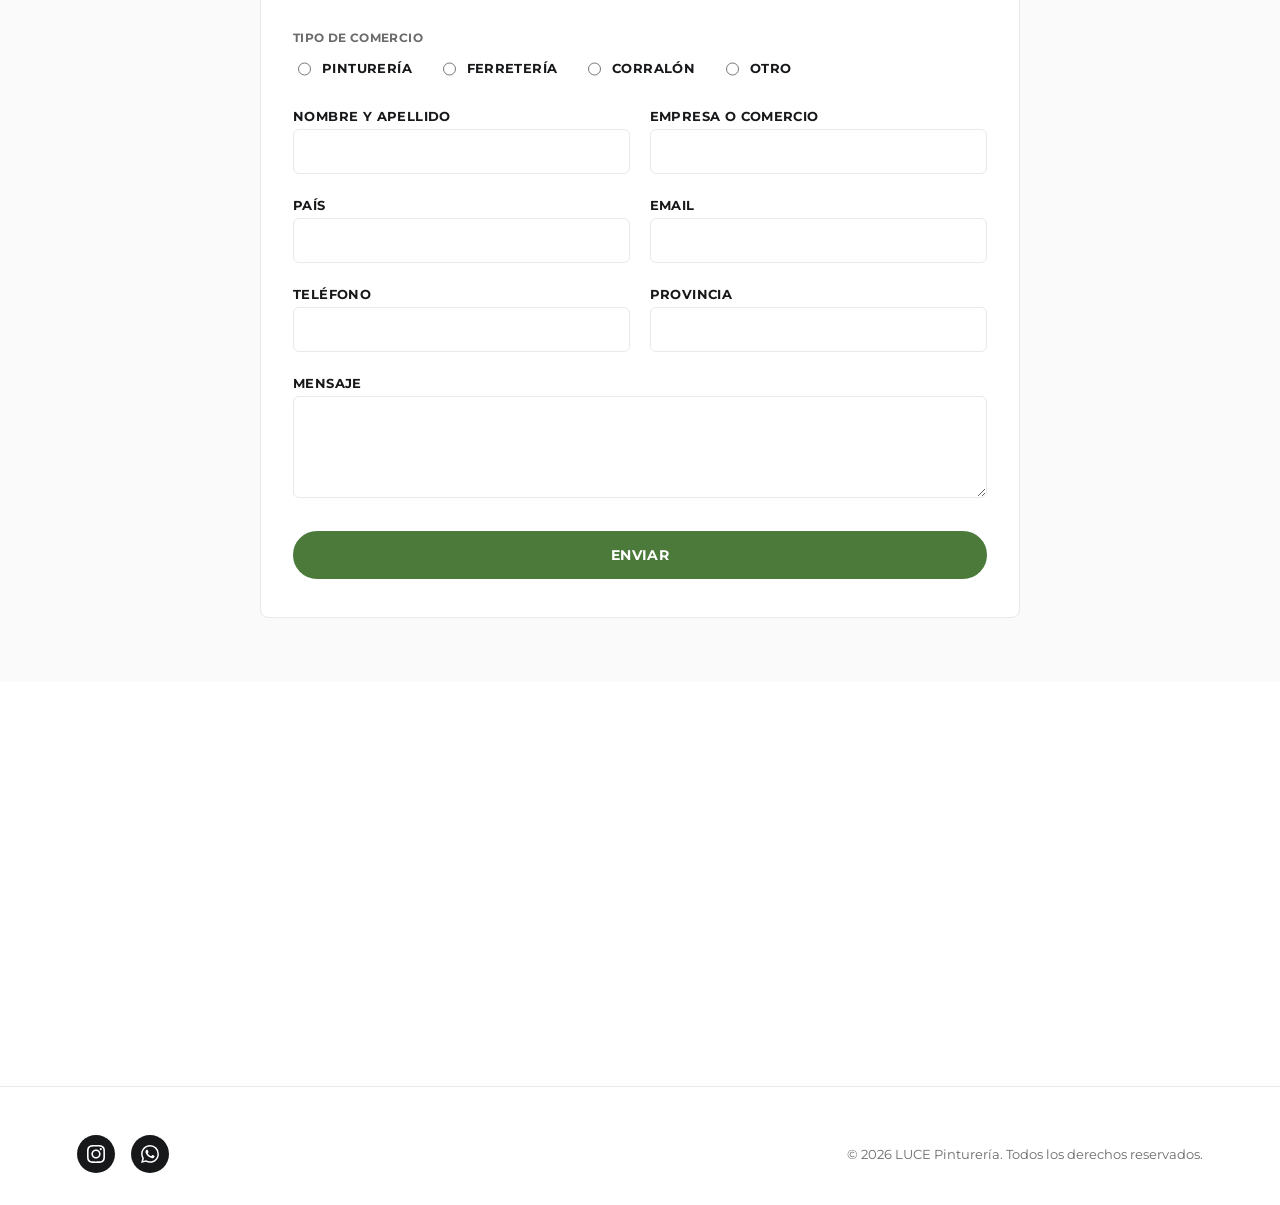
==== commit 4086f87e: "Actualizar links reales de Instagram y WhatsApp Instagram apunta a instagram.com/PinturasLuce en tod" ====
--- a/index.html
+++ b/index.html
@@ -180,13 +180,14 @@
   </div>
   <ul class="social-list">
     <li>
-      <a href="#" aria-label="Instagram">
+      <a href="https://www.instagram.com/PinturasLuce" target="_blank" rel="noopener" aria-label="Instagram">
         <span class="ico" aria-hidden="true">
           <svg viewBox="0 0 24 24" fill="currentColor"><path d="M7.0301.084c-1.2768.0602-2.1487.264-2.911.5634-.7888.3075-1.4575.72-2.1228 1.3877-.6652.6677-1.075 1.3368-1.3802 2.127-.2954.7638-.4956 1.6365-.552 2.914-.0564 1.2775-.0689 1.6882-.0626 4.947.0062 3.2586.0206 3.6671.0825 4.9473.061 1.2765.264 2.1482.5635 2.9107.308.7889.72 1.4573 1.388 2.1228.6679.6655 1.3365 1.0743 2.1285 1.38.7632.295 1.6361.4961 2.9134.552 1.2773.056 1.6884.069 4.9462.0627 3.2578-.0062 3.668-.0207 4.9478-.0814 1.28-.0607 2.147-.2652 2.9098-.5633.7889-.3086 1.4578-.72 2.1228-1.3881.665-.6682 1.0745-1.3378 1.3795-2.1284.2957-.7632.4966-1.636.552-2.9124.056-1.2809.0692-1.6898.063-4.948-.0063-3.2583-.021-3.6668-.0817-4.9465-.0607-1.2797-.264-2.1487-.5633-2.9117-.3084-.7889-.72-1.4568-1.3876-2.1228C21.2982 1.33 20.628.9208 19.8378.6165 19.074.321 18.2017.1197 16.9244.0645 15.6471.0093 15.236-.005 11.977.0014 8.718.0076 8.31.0215 7.0301.0839m.1402 21.6932c-1.17-.0509-1.8053-.2453-2.2287-.408-.5606-.216-.96-.4771-1.3819-.895-.422-.4178-.6811-.8186-.9-1.378-.1644-.4234-.3624-1.058-.4171-2.228-.0595-1.2645-.072-1.6442-.079-4.848-.007-3.2037.0053-3.583.0607-4.848.05-1.169.2456-1.805.408-2.2282.216-.5613.4762-.96.895-1.3816.4188-.4217.8184-.6814 1.3783-.9003.423-.1651 1.0575-.3614 2.227-.4171 1.2655-.06 1.6447-.072 4.848-.079 3.2033-.007 3.5835.005 4.8495.0608 1.169.0508 1.8053.2445 2.228.408.5608.216.96.4754 1.3816.895.4217.4194.6816.8176.9005 1.3787.1653.4217.3617 1.056.4169 2.2263.0602 1.2655.0739 1.645.0796 4.848.0058 3.203-.0055 3.5834-.061 4.848-.051 1.17-.245 1.8055-.408 2.2294-.216.5604-.4763.96-.8954 1.3814-.419.4215-.8181.6811-1.3783.9-.4224.1649-1.0577.3617-2.2262.4174-1.2656.0595-1.6448.072-4.8493.079-3.2045.007-3.5825-.006-4.848-.0608M16.953 5.5864A1.44 1.44 0 1 0 18.39 4.144a1.44 1.44 0 0 0-1.437 1.4424M5.8385 12.012c.0067 3.4032 2.7706 6.1557 6.173 6.1493 3.4026-.0065 6.157-2.7701 6.1506-6.1733-.0065-3.4032-2.771-6.1565-6.174-6.1498-3.403.0067-6.156 2.771-6.1496 6.1738M8 12.0077a4 4 0 1 1 4.008 3.9921A3.9996 3.9996 0 0 1 8 12.0077"/></svg>
         </span>
         Instagram
       </a>
     </li>
+    <!-- Facebook: agregar cuando exista la cuenta real
     <li>
       <a href="#" aria-label="Facebook">
         <span class="ico" aria-hidden="true">
@@ -195,8 +196,9 @@
         Facebook
       </a>
     </li>
+    -->
     <li>
-      <a href="https://wa.me/34000000000" target="_blank" aria-label="WhatsApp">
+      <a href="https://wa.me/5493547540700" target="_blank" aria-label="WhatsApp">
         <span class="ico" aria-hidden="true">
           <svg viewBox="0 0 24 24" fill="currentColor"><path d="M17.472 14.382c-.297-.149-1.758-.867-2.03-.967-.273-.099-.471-.148-.67.15-.197.297-.767.966-.94 1.164-.173.199-.347.223-.644.075-.297-.15-1.255-.463-2.39-1.475-.883-.788-1.48-1.761-1.653-2.059-.173-.297-.018-.458.13-.606.134-.133.298-.347.446-.52.149-.174.198-.298.298-.497.099-.198.05-.371-.025-.52-.075-.149-.669-1.612-.916-2.207-.242-.579-.487-.5-.669-.51-.173-.008-.371-.01-.57-.01-.198 0-.52.074-.792.372-.272.297-1.04 1.016-1.04 2.479 0 1.462 1.065 2.875 1.213 3.074.149.198 2.096 3.2 5.077 4.487.709.306 1.262.489 1.694.625.712.227 1.36.195 1.871.118.571-.085 1.758-.719 2.006-1.413.248-.694.248-1.289.173-1.413-.074-.124-.272-.198-.57-.347m-5.421 7.403h-.004a9.87 9.87 0 01-5.031-1.378l-.361-.214-3.741.982.998-3.648-.235-.374a9.86 9.86 0 01-1.51-5.26c.001-5.45 4.436-9.884 9.888-9.884 2.64 0 5.122 1.03 6.988 2.898a9.825 9.825 0 012.893 6.994c-.003 5.45-4.437 9.884-9.885 9.884m8.413-18.297A11.815 11.815 0 0012.05 0C5.495 0 .16 5.335.157 11.892c0 2.096.547 4.142 1.588 5.945L.057 24l6.305-1.654a11.882 11.882 0 005.683 1.448h.005c6.554 0 11.89-5.335 11.893-11.893a11.821 11.821 0 00-3.48-8.413Z"/></svg>
         </span>
@@ -209,13 +211,15 @@
 <footer>
   <div class="footer-inner">
     <div class="socials">
-      <a href="#" aria-label="Instagram">
+      <a href="https://www.instagram.com/PinturasLuce" target="_blank" rel="noopener" aria-label="Instagram">
         <svg viewBox="0 0 24 24" fill="currentColor" aria-hidden="true"><path d="M7.0301.084c-1.2768.0602-2.1487.264-2.911.5634-.7888.3075-1.4575.72-2.1228 1.3877-.6652.6677-1.075 1.3368-1.3802 2.127-.2954.7638-.4956 1.6365-.552 2.914-.0564 1.2775-.0689 1.6882-.0626 4.947.0062 3.2586.0206 3.6671.0825 4.9473.061 1.2765.264 2.1482.5635 2.9107.308.7889.72 1.4573 1.388 2.1228.6679.6655 1.3365 1.0743 2.1285 1.38.7632.295 1.6361.4961 2.9134.552 1.2773.056 1.6884.069 4.9462.0627 3.2578-.0062 3.668-.0207 4.9478-.0814 1.28-.0607 2.147-.2652 2.9098-.5633.7889-.3086 1.4578-.72 2.1228-1.3881.665-.6682 1.0745-1.3378 1.3795-2.1284.2957-.7632.4966-1.636.552-2.9124.056-1.2809.0692-1.6898.063-4.948-.0063-3.2583-.021-3.6668-.0817-4.9465-.0607-1.2797-.264-2.1487-.5633-2.9117-.3084-.7889-.72-1.4568-1.3876-2.1228C21.2982 1.33 20.628.9208 19.8378.6165 19.074.321 18.2017.1197 16.9244.0645 15.6471.0093 15.236-.005 11.977.0014 8.718.0076 8.31.0215 7.0301.0839m.1402 21.6932c-1.17-.0509-1.8053-.2453-2.2287-.408-.5606-.216-.96-.4771-1.3819-.895-.422-.4178-.6811-.8186-.9-1.378-.1644-.4234-.3624-1.058-.4171-2.228-.0595-1.2645-.072-1.6442-.079-4.848-.007-3.2037.0053-3.583.0607-4.848.05-1.169.2456-1.805.408-2.2282.216-.5613.4762-.96.895-1.3816.4188-.4217.8184-.6814 1.3783-.9003.423-.1651 1.0575-.3614 2.227-.4171 1.2655-.06 1.6447-.072 4.848-.079 3.2033-.007 3.5835.005 4.8495.0608 1.169.0508 1.8053.2445 2.228.408.5608.216.96.4754 1.3816.895.4217.4194.6816.8176.9005 1.3787.1653.4217.3617 1.056.4169 2.2263.0602 1.2655.0739 1.645.0796 4.848.0058 3.203-.0055 3.5834-.061 4.848-.051 1.17-.245 1.8055-.408 2.2294-.216.5604-.4763.96-.8954 1.3814-.419.4215-.8181.6811-1.3783.9-.4224.1649-1.0577.3617-2.2262.4174-1.2656.0595-1.6448.072-4.8493.079-3.2045.007-3.5825-.006-4.848-.0608M16.953 5.5864A1.44 1.44 0 1 0 18.39 4.144a1.44 1.44 0 0 0-1.437 1.4424M5.8385 12.012c.0067 3.4032 2.7706 6.1557 6.173 6.1493 3.4026-.0065 6.157-2.7701 6.1506-6.1733-.0065-3.4032-2.771-6.1565-6.174-6.1498-3.403.0067-6.156 2.771-6.1496 6.1738M8 12.0077a4 4 0 1 1 4.008 3.9921A3.9996 3.9996 0 0 1 8 12.0077"/></svg>
       </a>
+      <!-- Facebook: agregar cuando exista la cuenta real
       <a href="#" aria-label="Facebook">
         <svg viewBox="0 0 24 24" fill="currentColor" aria-hidden="true"><path d="M9.101 23.691v-7.98H6.627v-3.667h2.474v-1.58c0-4.085 1.848-5.978 5.858-5.978.401 0 .955.042 1.468.103a8.68 8.68 0 0 1 1.141.195v3.325a8.623 8.623 0 0 0-.653-.036 26.805 26.805 0 0 0-.733-.009c-.707 0-1.259.096-1.675.309a1.686 1.686 0 0 0-.679.622c-.258.42-.374.995-.374 1.752v1.297h3.919l-.386 2.103-.287 1.564h-3.246v8.245C19.396 23.238 24 18.179 24 12.044c0-6.627-5.373-12-12-12s-12 5.373-12 12c0 5.628 3.874 10.35 9.101 11.647Z"/></svg>
       </a>
-      <a href="https://wa.me/34000000000" target="_blank" aria-label="WhatsApp">
+      -->
+      <a href="https://wa.me/5493547540700" target="_blank" aria-label="WhatsApp">
         <svg viewBox="0 0 24 24" fill="currentColor" aria-hidden="true"><path d="M17.472 14.382c-.297-.149-1.758-.867-2.03-.967-.273-.099-.471-.148-.67.15-.197.297-.767.966-.94 1.164-.173.199-.347.223-.644.075-.297-.15-1.255-.463-2.39-1.475-.883-.788-1.48-1.761-1.653-2.059-.173-.297-.018-.458.13-.606.134-.133.298-.347.446-.52.149-.174.198-.298.298-.497.099-.198.05-.371-.025-.52-.075-.149-.669-1.612-.916-2.207-.242-.579-.487-.5-.669-.51-.173-.008-.371-.01-.57-.01-.198 0-.52.074-.792.372-.272.297-1.04 1.016-1.04 2.479 0 1.462 1.065 2.875 1.213 3.074.149.198 2.096 3.2 5.077 4.487.709.306 1.262.489 1.694.625.712.227 1.36.195 1.871.118.571-.085 1.758-.719 2.006-1.413.248-.694.248-1.289.173-1.413-.074-.124-.272-.198-.57-.347m-5.421 7.403h-.004a9.87 9.87 0 01-5.031-1.378l-.361-.214-3.741.982.998-3.648-.235-.374a9.86 9.86 0 01-1.51-5.26c.001-5.45 4.436-9.884 9.888-9.884 2.64 0 5.122 1.03 6.988 2.898a9.825 9.825 0 012.893 6.994c-.003 5.45-4.437 9.884-9.885 9.884m8.413-18.297A11.815 11.815 0 0012.05 0C5.495 0 .16 5.335.157 11.892c0 2.096.547 4.142 1.588 5.945L.057 24l6.305-1.654a11.882 11.882 0 005.683 1.448h.005c6.554 0 11.89-5.335 11.893-11.893a11.821 11.821 0 00-3.48-8.413Z"/></svg>
       </a>
     </div>
@@ -223,7 +227,7 @@
   </div>
 </footer>
 
-<a class="whatsapp-float" href="https://wa.me/34000000000" target="_blank" aria-label="Escribinos por WhatsApp">
+<a class="whatsapp-float" href="https://wa.me/5493547540700" target="_blank" aria-label="Escribinos por WhatsApp">
   <svg viewBox="0 0 24 24" fill="none" stroke="currentColor" stroke-width="1.6" stroke-linecap="round" stroke-linejoin="round" aria-hidden="true"><path d="M6.5 17.5 4 20l2.6-.7A8 8 0 1 0 4 12a7.9 7.9 0 0 0 1 3.9z"/><path d="M9.2 9.8c.3-.7 1-1.5 1.6-1.1.5.3 1 1.4 1.2 1.9.2.4.1.6-.1.9-.3.4-.6.6-.4 1 .3.6 1.6 2 3 2.4.4.1.6 0 .9-.3.4-.4.6-.6 1-.4.5.2 1.5.9 1.7 1.3.2.4.2.9-.1 1.3-.5.6-1.3 1-2.1.8-2.3-.5-4.8-2.8-5.9-5.9-.3-.8.1-1.5.2-1.9z"/></svg>
 </a>
 
